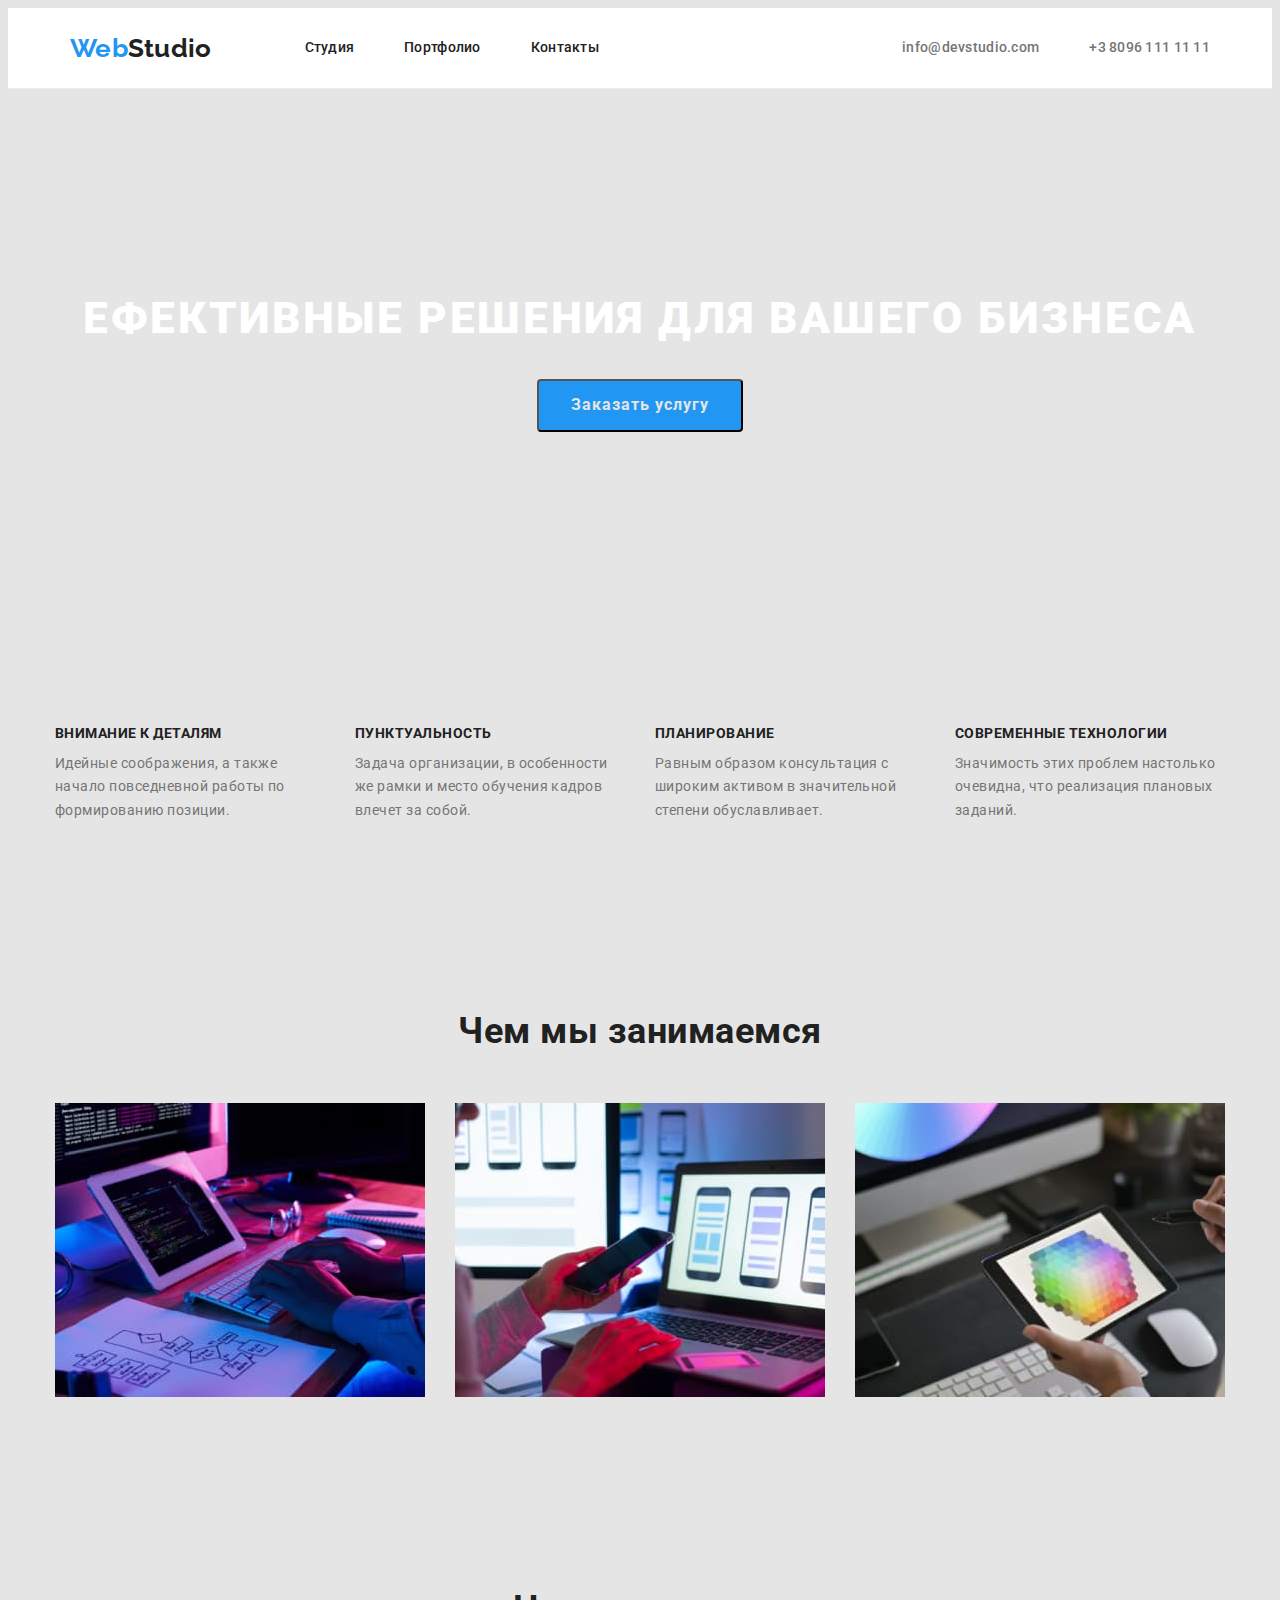
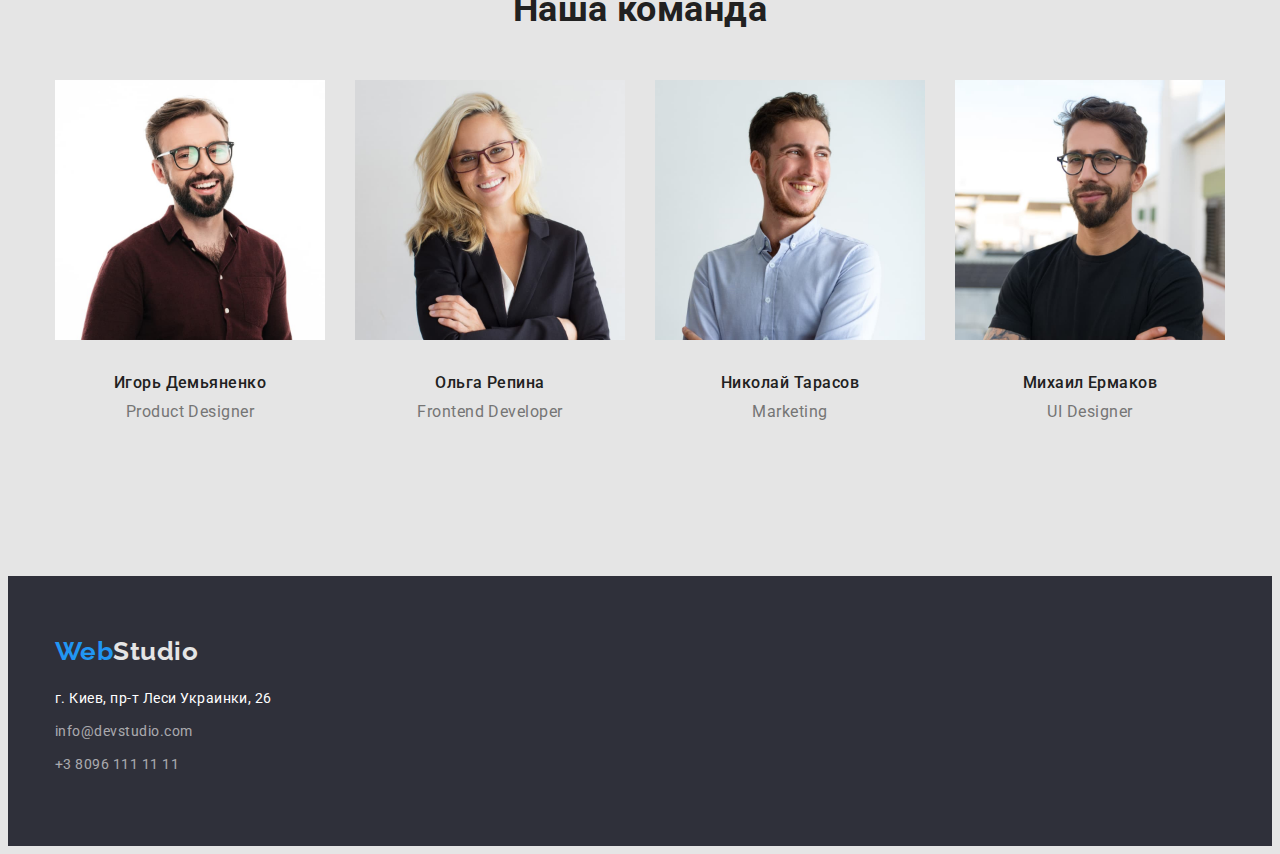
==== index.html @ 92d9376e "Init comit" ====
<!DOCTYPE html>
<html lang="ru">
<head>
    <meta charset="UTF-8">
    <meta http-equiv="X-UA-Compatible" content="IE=edge">
    <meta name="viewport" content="width=device-width, initial-scale=1.0">
    <link rel="stylesheet" href="node_modules/modern-normalize/modern-normalize.css">
    <link rel="preconnect" href="https://fonts.googleapis.com">
    <link rel="stylesheet" href="https://cdnjs.cloudflare.com/ajax/libs/modern-normalize/1.1.0/modern-normalize.min.css" 
    integrity="sha512-wpPYUAdjBVSE4KJnH1VR1HeZfpl1ub8YT/NKx4PuQ5NmX2tKuGu6U/JRp5y+Y8XG2tV+wKQpNHVUX03MfMFn9Q==" 
    crossorigin="anonymous" 
    referrerpolicy="no-referrer" />
    <link rel="preconnect" href="https://fonts.googleapis.com">
    <link rel="preconnect" href="https://fonts.gstatic.com" 
    crossorigin>
    <link href="https://fonts.googleapis.com/css2?family=Raleway:wght@700&family=Roboto:wght@400;500;700;900&display=swap" 
    rel="stylesheet">
    <link rel="stylesheet" href="./css/stylesheet.css">
    <title>WebStudio</title>
</head>
<body>
<!-- Хедер -->
<header> 
    <div class="container-of-header">
        <nav class="main-nav"> 
            <!-- Логотип сайта -->
            <a href="./index.html" class="logo-header">
            <span class="logo-header-style">Web</span>Studio
            </a>
            <!--Навигация сайта-->
            <ul class="list-of-nav">
                <li class="item"><a class="nav-links" href="./index.html">Студия</a></li>
                <li class="item"><a class="nav-links" href="./portfolio.html">Портфолио</a></li>
                <li class="item"><a class="nav-links" href="">Контакты</a></li>
            </ul>
        </nav>
        <ul class="list-of-contact">
            <li class="item"><a class="contacts-link" href="mailto:info@devstudio.com">info@devstudio.com</a></li>
            <li class="item"><a class="contacts-link" href="tel:+380961111111">+3 8096 111 11 11 </a></li>
        </ul>
    </div>
</header>
<!--Мэйн-->
    <main> 
    <section class="hero">
        <!-- hero -->
        <div class="container">

            <h1 class="hero-title">Ефективные решения для вашего бизнеса</h1>
            <button class="button-first-page" type="button">Заказать услугу</button>

        </div>
    </section>
<!--ПРЕИМУЩЕСТВА -->
<section class="advantages-style">
    <div class="container">
    <h2 class="visual-hidden">Преимущества нашей компании</h2>
    <ul  class="lists-of-page">
        <li class="advantages-item"> 
            <h3 class="advantages-article">Внимание к деталям</h3>
            <p class="advantages-text">Идейные соображения, а также начало повседневной работы по формированию позиции.</p>
        </li>
        <li class="advantages-item">
            <h3 class="advantages-article">Пунктуальность</h3>
            <p class="advantages-text">Задача организации, в особенности же рамки и место обучения кадров влечет за собой.</p>
        </li>
        <li class="advantages-item">
            <h3 class="advantages-article">Планирование</h3>
            <p class="advantages-text">Равным образом консультация с широким активом в значительной степени обуславливает.</p>
        </li>
        <li class="advantages-item">
            <h3 class="advantages-article">Современные технологии</h3>
            <p class="advantages-text">Значимость этих проблем настолько очевидна, что реализация плановых заданий.</p>
        </li>
    </ul>
</div>
</section>
<!-- Что мы делаем -->
<section class="our-projects-styling">
    <div class="container">
        <h2 class="our-projects">Чем мы занимаемся</h2>
        <ul class="lists-of-page">
            <li class="our-projects-item"><img src="./images/examples_of_work/example_of_computer.jpg" alt="computer" width="370"></li>
            <li class="our-projects-item"><img src="./images/examples_of_work/example_of_telephone.jpg" alt="telephone" width="370"></li>
            <li class="our-projects-item"><img src="./images/examples_of_work/example_of_tablet.jpg" alt="tablet" width="370"></li>
        </ul>
    </div>
</section>
<!-- Наша команда-->
<section class="our-team-section">
    <div class="container">
    <h2 class="our-team">Наша команда</h2>
    <ul class="our-team-list">
        <li class="our-team-item">
            <img src="./images/photos_of_team/igor_demyanenko.jpg" alt="Игорь Демьяненко" width="270">
            <div class="our-team-container">
                <h3 class="our-team-article">Игорь Демьяненко</h3>
                <p class="our-team-text">Product Designer</p>
            </div>
        </li>
        <li class="our-team-item">
            <img src="./images/photos_of_team/olga_repina.jpg" alt="Ольга Репина" width="270">
            <div class="our-team-container">
                <h3 class="our-team-article">Ольга Репина</h3>
                <p class="our-team-text">Frontend Developer</p>
            </div>
        </li>
        <li class="our-team-item">
            <img src="./images/photos_of_team/nikolay_tarasov.jpg" alt="Николай Тарасов" width="270">
            <div class="our-team-container">
                <h3 class="our-team-article">Николай Тарасов</h3>
                <p class="our-team-text">Marketing</p>
            </div>
        </li>
        <li class="our-team-item">
            <img src="./images/photos_of_team/mixail_ermakov.jpg" alt="Михаил Ермаков" width="270">
            <div class="our-team-container">
                <h3 class="our-team-article">Михаил Ермаков</h3>
                <p class="our-team-text">UI Designer</p>
            </div>
        </li>
    </ul>
</div>
</section>
</main>
<!-- Футер -->

<footer class="footer">
    <div class="container">
    <a href="./index.html" class="logo-footer">
       <span class="footer-logo-stile">Web</span>Studio
    </a>
<address>
    <ul class="lists-of-footer">
        <li class="footer-items"><a class="maps-link" href="https://goo.gl/maps/K5L1UCEUp2EXPLnL6" target="_blank" rel="noopener noreferrer">г. Киев, пр-т Леси Украинки, 26</a></li>
        <li class="footer-items"><a class="contacts-footer" href="mailto:info@devstudio.com">info@devstudio.com</a></li>
        <li class="footer-items"><a class="contacts-footer" href="tel:+380961111111">+3 8096 111 11 11 </a></li>
    </ul>
</address>
</div>
</footer>
</body>
</html>
---- css/stylesheet.css ----
/* Цвет текста background: #212121; */
/* Цвет текста под ссылками 
#757575 */
/* акцент #2196F3  */
/* футер белый #FFFFFF */
/* футер номер и ємейл rgba(255, 255, 255, 0.6); */
/* шапка ссылки #757575 */
/* футер бэкграунд #2F303A */
/* background color #E5E5E5; */
/* border-color #EEEEEE */
html{
    box-sizing: border-box;
}
*,
*::before,
*::after{
    box-sizing: inherit;
}
:root{
    --primary-text-color: #212121;
    --secondary-text-color: #757575;
    --acent-color: #2196F3;
    --background-color-body: #E5E5E5;
    --fotter-background-color: #2F303A;
    --footer-adress-color: rgba(255, 255, 255, 0.6);
    --footer-maps-link: #FFFFFF;
    --border-header-color: #ECECEC;
    --border-color: #EEEEEE;
}
/* body */
body{
    font-family: Roboto, sans-serif;
    letter-spacing: 0.03em;
    background: var(--background-color-body);
    color: var(--primary-text-color);
    /* margin: 0; */
}
/* utility */
.container{
    margin-left: auto;
    margin-right: auto;
    width: 100%;
    max-width: 1200px;
    padding-left: 15px;
    padding-right: 15px;
    /* outline: 2px solid red; */
}
.container-of-header{
    display: flex;
    margin-left: auto;
    margin-right: auto;
    width: 1170px;
    padding-left: 15px;
    padding-right: 15px;
    justify-content: space-between;
    align-items: center;
}
.main-nav{
    display: flex;
    align-items: center;
}

.lists-of-page{
    display: flex;
    align-items: center;
    list-style: none;
    padding: 0;
    margin: 0;
    justify-content: space-between;

}
/* header */
header{
    font-weight: 500;
    font-size: 14px;
    line-height: 1.14;
    letter-spacing: 0.02em;
    border-bottom: 1px solid var(--border-header-color);
    background-color: var(--footer-maps-link);
}

/* logo */
.logo-header{
    font-family: raleway;
    font-weight: 700;
    font-size: 26px;
    line-height: 1.19;
    text-decoration: none;
    /* padding-top: 24px;
    padding-bottom: 25px; */

    color: var(--primary-text-color)

}
/* logo stile */
.logo-header-style{
    color: var(--acent-color);
}
/* End logo section */

/* Visual-hidden */
.visual-hidden{
    position: absolute;
    width: 1px;
    height: 1px;
    margin: -1px;
    border: 0;
    padding: 0;
    white-space: nowrap;
    clip-path: inset(100%);
    clip: rect(0 0 0 0);
    overflow: hidden;
}
/* navigation */
.list-of-nav{
    display: flex;
    list-style: none;
    padding: 0;
    margin: 0;
    margin-left: 93px;
}
.nav-links{
    display: block;
    font-weight: 500;
    font-size: 14px;
    line-height: 1.14;
    letter-spacing: 0.02em;
    color: var(--primary-text-color);
    padding-top: 32px;
    padding-bottom: 32px;

    
    text-decoration: none;
}
.list-of-contact{
    display: flex;
    list-style: none;
    padding: 0;
    margin-left: auto;
    margin-top: 0;
    margin-bottom: 0;
}
/* header links contacts */
.contacts-link{
    display: block;
    font-weight: 500;
    font-size: 14px;
    line-height: 1.14;
    letter-spacing: 0.02em;
    color: var(--secondary-text-color);
    padding-top: 32px;
    padding-bottom: 32px;
    
    text-decoration: none;
}
.contacts-link:hover,
.contacts-link:focus{
    color: var(--acent-color);

}

.item:not(:first-child){
    margin-left: 50px;
}

.site-nav{
    background-color: var(--background-color-body);
}

.nav-links:hover,
.nav-links:focus{
    color: var(--acent-color);
}
/* End navigation section */

/* Hero */
.hero{
    text-align: center;
    padding-top: 200px;
    padding-bottom: 200px;
    /* background-image: url('/images/bg.png');
    background-repeat: no-repeat;
    background-size: cover; */
}
.hero-title{
    font-weight: 900;
    font-size: 44px;
    line-height: 1.36;
    letter-spacing: 0.06em;
    text-transform: uppercase;

    color: var(--footer-maps-link);

    margin-top: 0px;
    margin-left: auto;
    margin-right: auto;
    margin-bottom: 30px; 
}
/* End hero section */

/* buttons */

.button-first-page{
    cursor: pointer;
    font-family: inherit;
    font-weight: 700;
    font-size: 16px;
    line-height: 1.8;
    letter-spacing: 0.06em;

    padding-left: 32px;
    padding-right: 32px;
    padding-top: 10px;
    padding-bottom: 10px;
    border-radius: 4px;
    min-width: 200px;

    color: var(--background-color-body);
    background-color: var(--acent-color);
}

.button-first-page:hover,
.button-first-page:focus{
    color: var(--acent-color);
    background-color: var(--background-color-body);
}

.nav-buttons{
    /* font-family: roboto; */
    cursor: pointer;
    font-family: inherit;
    font-weight: 500;
    font-size: 16px;
    line-height: 1.6;
    
    padding-left: 22px;
    padding-right: 22px;
    padding-top: 6px;
    padding-bottom: 6px;
    border-radius: 4px;  

    color: var(--primary-text-color);

}

.nav-buttons:hover,
.nav-buttons:focus{
    color: var(--background-color-body);
    background-color: var(--acent-color);
}

.lists-of-buttons{
    display: flex;
    justify-content: center;
    list-style: none;
    margin-bottom: 50px;
    margin-top: 0;
    padding-left: 0;
}
.buttons-items:not(:first-child){
    margin-left: 8px;
}
/* End buttons section */

/* advantages styling */
.advantages-style{
    padding-top: 94px;
    padding-bottom: 94px;
}
.advantages-article{
    font-weight: 700;
    font-size: 14px;
    line-height: 1.14;
    text-transform: uppercase;

    margin-top: 0px;
    margin-bottom: 10px;

    color: var(--primary-text-color);
}
.advantages-text{
    font-size: 14px;
    line-height: 1.7;

    margin-top: 0px;
    margin-bottom: 0px;

    color: var(--secondary-text-color);
}
.advantages-item{
    max-width: 270px;
}
.advantages-item:not(:first-child){
    margin-left: 30px;
}
/* End advantages section */

/* projects */
.projects-container{
    padding: 20px 23px;
}
.lists-of-projects{
    display: flex;
    align-items: center;
    list-style: none;
    padding: 0;
    margin: 0;
    flex-wrap: wrap;
    justify-content: space-around;
}
.projects-item{
    width: 370px;
    margin-right: 30px;
    margin-bottom: 30px;
    border: 1px solid var(--border-color);
}
.projects-item:nth-child(3n){
    margin-right: 0;
}
.projects-item:nth-last-child(-n +3){
    margin-bottom: 0;
}
.projects-section{
    padding-top: 94px;
    padding-bottom: 94px;
}

.projects-img{
    margin-bottom: 20px;
}

.our-projects-styling{
    padding-top: 94px;
    padding-bottom: 94px;
}
.our-projects{
    font-weight: 700;
    font-size: 36px;
    line-height: 1.16;
    text-align: center;

    margin-top: 0px;
    margin-bottom: 50px;

}
.projects-text{
    color: var(--secondary-text-color);
    font-size: 16px;
    line-height: 1.8;
    margin-top: 0;
    margin-bottom: 20px;
}
.projects-title{
    letter-spacing: 0.06em;
    font-weight: 700;
    font-size: 18px;
    line-height: 2.0;
    margin-top: 0;
    margin-bottom: 4px;
}
/* End project section */

/* our team */
.our-team-container{
    text-align: center;
    padding-top: 30px;
    padding-bottom: 30px;
}
.our-team-section{
    padding-top: 94px;
    padding-bottom: 94px;
}
.our-team{
    font-weight: 700;
    font-size: 36px;
    line-height: 1.16;
    text-align: center;

    margin-top: 0px;
    margin-bottom: 50px;
}
.our-team-article{
    font-weight: 500;
    font-size: 16px;
    line-height: 1.18;

    margin-top: 0px;
    margin-bottom: 10px;
}
.our-team-text{
    font-size: 16px;
    line-height: 1.18;
    
    color: var(--secondary-text-color);

    margin-top: 0px;
    margin-bottom: 30px;
}

.our-team-item:not(:first-child){
    margin-left: 30px;
    border-radius: 0px 0px 4px 4px;
}
.our-team-list{
    display: flex;
    align-items: baseline;
    list-style: none;
    padding-left: 0;
    margin-top: 0;
    margin-bottom: 0;
}
/* End our-team section */

/* footer links */
.footer{
    background-color: var(--fotter-background-color);
    color: var(--footer-adress-color);
    padding-top: 60px;
    padding-bottom: 60px;
}
.footer-items{
    margin-bottom: 9px;
}
.logo-footer{
    display: inline-block;
    font-family: raleway;
    font-weight: 700;
    font-size: 26px;
    line-height: 1.19;
    text-decoration: none;
    
    color: var(--background-color-body);
    margin-bottom: 20px;
}
.lists-of-footer{
    list-style: none;
    padding: 0;
    margin: 0;
}
.footer-logo-stile{
    color: var(--acent-color);
}
.maps-link{
    font-size: 14px;
    line-height: 1.7;
    color: var(--footer-maps-link);
    
    font-style: normal;
    text-decoration: none;
}
.maps-link:hover,
.maps-link:focus{
    color: var(--acent-color);
}
.contacts-footer{
    color: var(--footer-adress-color);
    
    text-decoration: none;
    font-style: normal;
    font-size: 14px;
    line-height: 1.7;
}
.contacts-footer:hover,
.contacts-footer:focus{
    color: var(--acent-color);
}
/* End footer section */
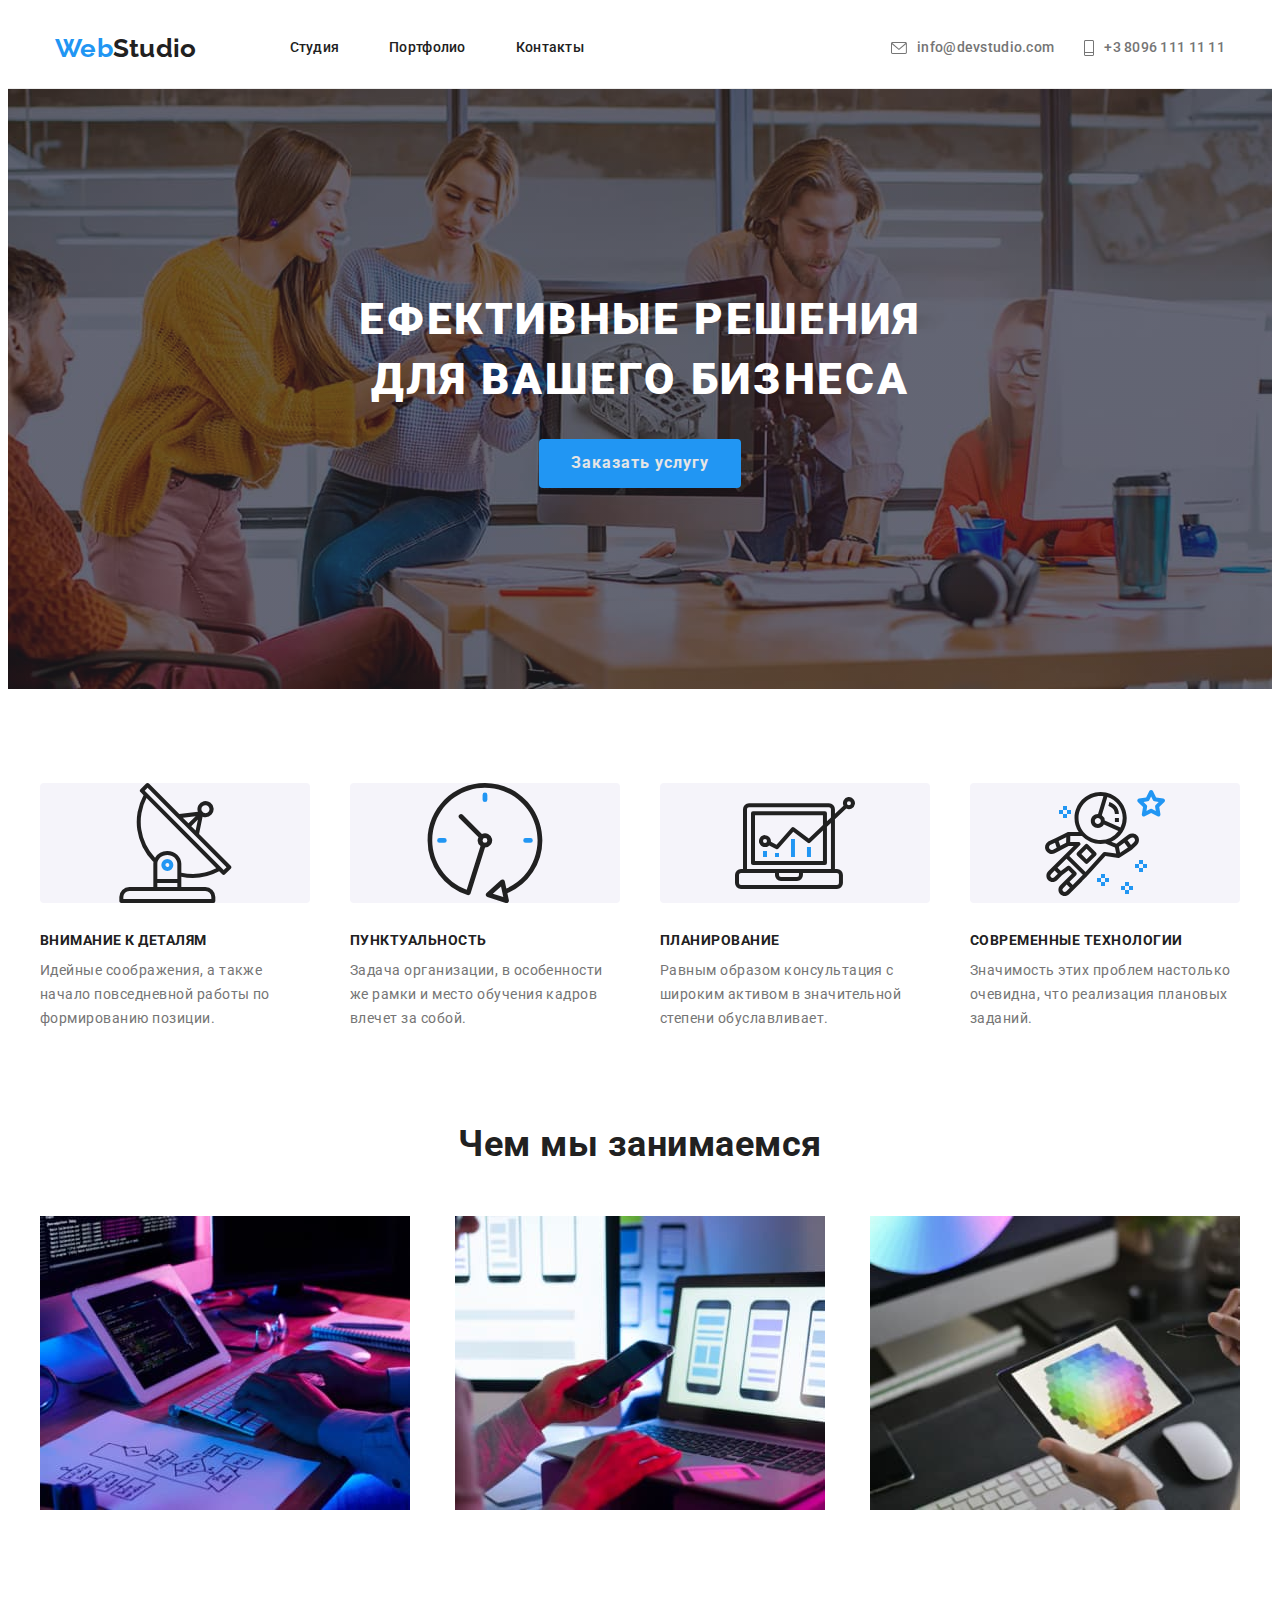
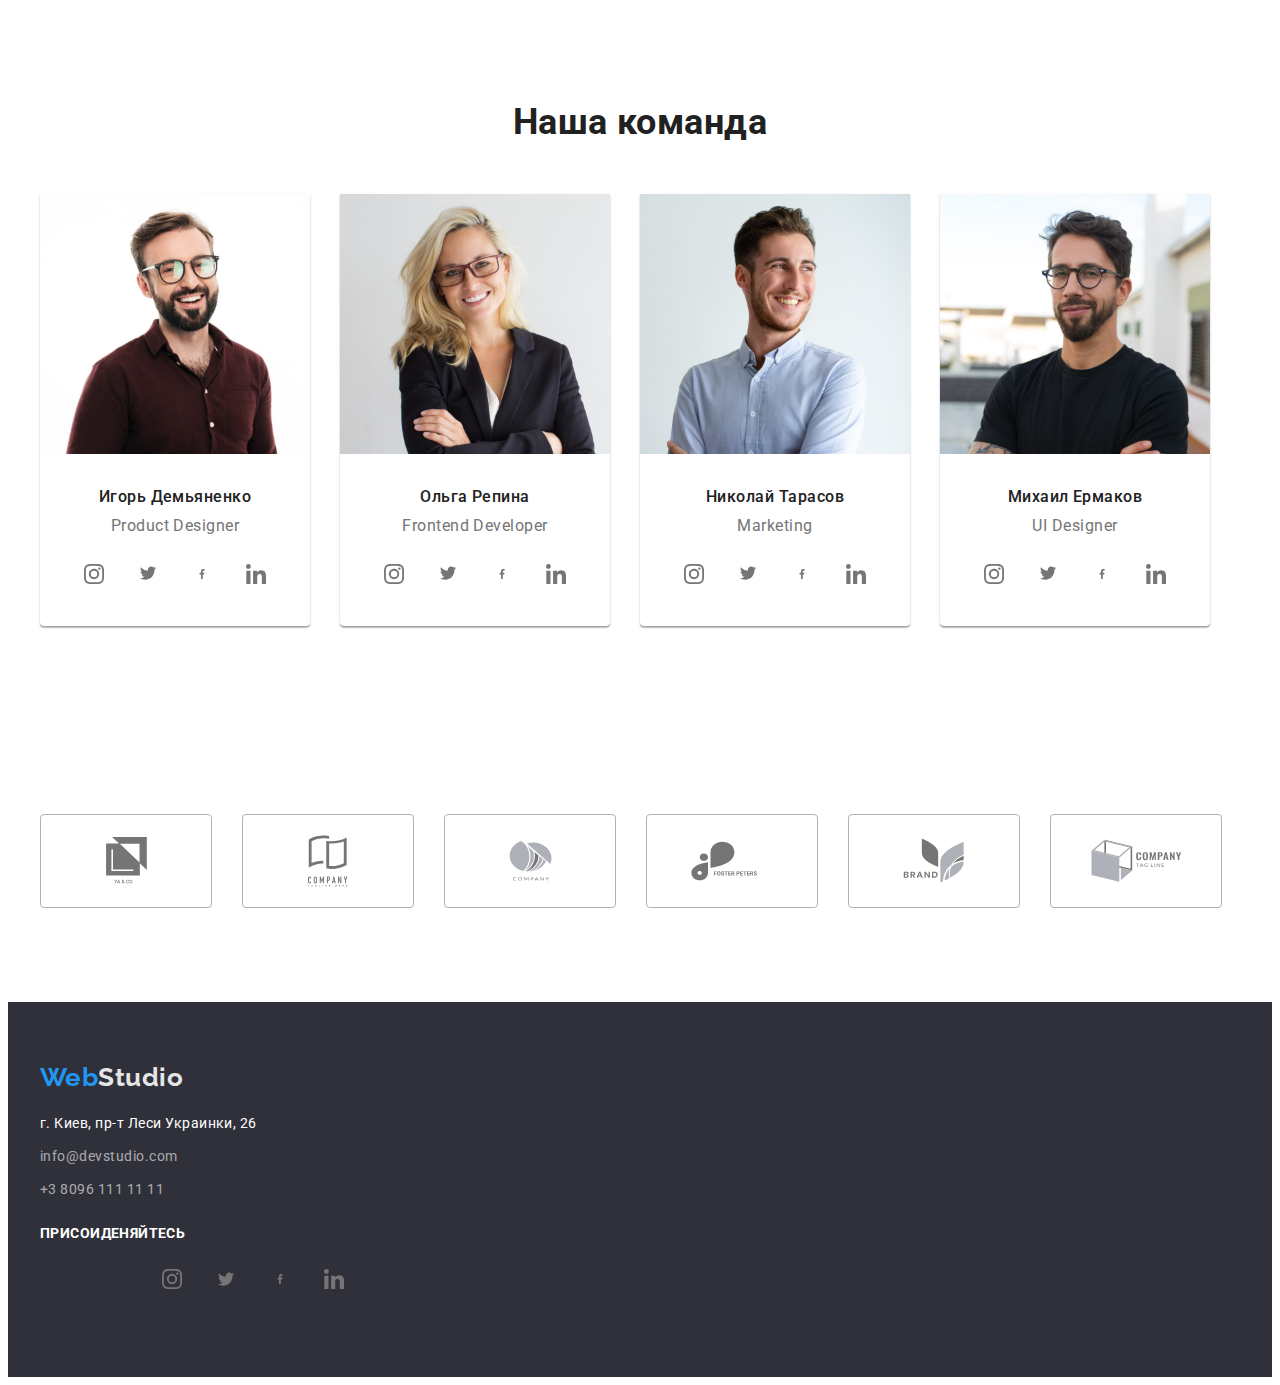
==== commit 45f7468c: "make a icons, and footer" ====
--- a/index.html
+++ b/index.html
@@ -19,15 +19,15 @@
     <title>WebStudio</title>
 </head>
 <body>
-<!-- Хедер -->
+<!-- header -->
 <header> 
     <div class="container-of-header">
         <nav class="main-nav"> 
-            <!-- Логотип сайта -->
+            <!-- logo -->
             <a href="./index.html" class="logo-header">
             <span class="logo-header-style">Web</span>Studio
             </a>
-            <!--Навигация сайта-->
+            <!--main-nav-->
             <ul class="list-of-nav">
                 <li class="item"><a class="nav-links" href="./index.html">Студия</a></li>
                 <li class="item"><a class="nav-links" href="./portfolio.html">Портфолио</a></li>
@@ -35,47 +35,69 @@
             </ul>
         </nav>
         <ul class="list-of-contact">
-            <li class="item"><a class="contacts-link" href="mailto:info@devstudio.com">info@devstudio.com</a></li>
-            <li class="item"><a class="contacts-link" href="tel:+380961111111">+3 8096 111 11 11 </a></li>
+            <li class="contacts-item"> 
+                <svg class="icon-mail">
+                    <use href="./images/icons/sprite.svg#icon-mail"></use>
+                </svg>
+                    <a class="contacts-link"  href="mailto:info@devstudio.com">info@devstudio.com</a>    
+            </li>
+            <li class="contacts-item">
+                <svg class="icon-phone">
+                    <use href="./images/icons/sprite.svg#icon-phone"></use>
+                </svg>             
+                <a class="contacts-link" href="tel:+380961111111">+3 8096 111 11 11 </a></li>
         </ul>
     </div>
 </header>
-<!--Мэйн-->
+<!--main-->
     <main> 
     <section class="hero">
         <!-- hero -->
-        <div class="container">
-
-            <h1 class="hero-title">Ефективные решения для вашего бизнеса</h1>
-            <button class="button-first-page" type="button">Заказать услугу</button>
-
+        <div class="overlay">
+            <div class="container">
+            
+                <h1 class="hero-title">Ефективные решения </br>для вашего бизнеса</h1>
+                <button class="button-first-page" type="button">Заказать услугу</button>
+            </div>
         </div>
     </section>
-<!--ПРЕИМУЩЕСТВА -->
+<!--advantages -->
 <section class="advantages-style">
     <div class="container">
     <h2 class="visual-hidden">Преимущества нашей компании</h2>
     <ul  class="lists-of-page">
         <li class="advantages-item"> 
+            <svg class="attention">
+                <use href="./images/icons/sprite.svg#icon-details"></use>
+            </svg>
             <h3 class="advantages-article">Внимание к деталям</h3>
             <p class="advantages-text">Идейные соображения, а также начало повседневной работы по формированию позиции.</p>
         </li>
         <li class="advantages-item">
+            <svg class="punctuality">
+                <use href="./images/icons/sprite.svg#icon-clock"></use>
+            </svg>
             <h3 class="advantages-article">Пунктуальность</h3>
             <p class="advantages-text">Задача организации, в особенности же рамки и место обучения кадров влечет за собой.</p>
         </li>
         <li class="advantages-item">
+            <svg class="planning">
+                <use href="./images/icons/sprite.svg#icon-diagram"></use>
+            </svg>
             <h3 class="advantages-article">Планирование</h3>
             <p class="advantages-text">Равным образом консультация с широким активом в значительной степени обуславливает.</p>
         </li>
         <li class="advantages-item">
+            <svg class="technology">
+                <use href="./images/icons/sprite.svg#icon-astronaut"></use>
+            </svg>
             <h3 class="advantages-article">Современные технологии</h3>
             <p class="advantages-text">Значимость этих проблем настолько очевидна, что реализация плановых заданий.</p>
         </li>
     </ul>
 </div>
 </section>
-<!-- Что мы делаем -->
+<!-- our-projects -->
 <section class="our-projects-styling">
     <div class="container">
         <h2 class="our-projects">Чем мы занимаемся</h2>
@@ -86,7 +108,7 @@
         </ul>
     </div>
 </section>
-<!-- Наша команда-->
+<!-- our-team-->
 <section class="our-team-section">
     <div class="container">
     <h2 class="our-team">Наша команда</h2>
@@ -96,6 +118,35 @@
             <div class="our-team-container">
                 <h3 class="our-team-article">Игорь Демьяненко</h3>
                 <p class="our-team-text">Product Designer</p>
+                <ul class="list-of-icons">
+                    <li class="icons">
+                        <a class="socialmedia"href="#" aria-label="instagram"></a>
+                            <svg class="icon-instagram-team">
+                                <use href="./images/icons/sprite.svg#icon-instagram"></use>
+                            </svg>
+                        
+                    <li class="icons">
+                        <a href="" class="socialmedia" aria-label="twitter"> </a>
+                            <svg class="icon-twitter-team">
+                                <use href="./images/icons/sprite.svg#icon-twitter"></use>
+                            </svg>
+                        
+                    </li>
+                    <li class="icons">
+                        <a href="" class="socialmedia" aria-label="facebook"> </a>
+                            <svg class="icon-facebook-team">
+                                <use href="./images/icons/sprite.svg#icon-facebook"></use>
+                            </svg>
+                        
+                    </li>
+                    <li class="icons">
+                        <a href="" class="socialmedia" aria-label="linkedin"> </a>
+                            <svg class="icon-linkedin-team">
+                                <use href="./images/icons/sprite.svg#icon-linkedin"></use>
+                            </svg>
+                        
+                    </li>
+                </ul>
             </div>
         </li>
         <li class="our-team-item">
@@ -103,6 +154,35 @@
             <div class="our-team-container">
                 <h3 class="our-team-article">Ольга Репина</h3>
                 <p class="our-team-text">Frontend Developer</p>
+                <ul class="list-of-icons">
+                    <li class="icons">
+                        <a class="socialmedia" href="#" alt="instagram"></a>
+                            <svg class="icon-instagram-team">
+                                <use href="./images/icons/sprite.svg#icon-instagram"></use>
+                            </svg>
+                        
+                    <li class="icons">
+                        <a href="" class="socialmedia"> </a>
+                            <svg class="icon-twitter-team">
+                                <use href="./images/icons/sprite.svg#icon-twitter"></use>
+                            </svg>
+                        
+                    </li>
+                    <li class="icons">
+                        <a href="" class="socialmedia"> </a>
+                            <svg class="icon-facebook-team">
+                                <use href="./images/icons/sprite.svg#icon-facebook"></use>
+                            </svg>
+                        
+                    </li>
+                    <li class="icons">
+                        <a href="" class="socialmedia"> </a>
+                            <svg class="icon-linkedin-team">
+                                <use href="./images/icons/sprite.svg#icon-linkedin"></use>
+                            </svg>
+                        
+                    </li>
+                </ul>
             </div>
         </li>
         <li class="our-team-item">
@@ -110,6 +190,35 @@
             <div class="our-team-container">
                 <h3 class="our-team-article">Николай Тарасов</h3>
                 <p class="our-team-text">Marketing</p>
+                <ul class="list-of-icons">
+                    <li class="icons">
+                        <a class="socialmedia" href="#" alt="instagram"></a>
+                            <svg class="icon-instagram-team">
+                                <use href="./images/icons/sprite.svg#icon-instagram"></use>
+                            </svg>
+                        
+                    <li class="icons">
+                        <a href="" class="socialmedia"> </a>
+                            <svg class="icon-twitter-team">
+                                <use href="./images/icons/sprite.svg#icon-twitter"></use>
+                            </svg>
+                        
+                    </li>
+                    <li class="icons">
+                        <a href="" class="socialmedia"> </a>
+                            <svg class="icon-facebook-team">
+                                <use href="./images/icons/sprite.svg#icon-facebook"></use>
+                            </svg>
+                        
+                    </li>
+                    <li class="icons">
+                        <a href="" class="socialmedia"> </a>
+                            <svg class="icon-linkedin-team">
+                                <use href="./images/icons/sprite.svg#icon-linkedin"></use>
+                            </svg>
+                        
+                    </li>
+                </ul>
             </div>
         </li>
         <li class="our-team-item">
@@ -117,16 +226,95 @@
             <div class="our-team-container">
                 <h3 class="our-team-article">Михаил Ермаков</h3>
                 <p class="our-team-text">UI Designer</p>
+                <ul class="list-of-icons">
+                    <li class="icons">
+                        <a class="socialmedia" href="#" alt="instagram"></a>
+                            <svg class="icon-instagram-team">
+                                <use href="./images/icons/sprite.svg#icon-instagram"></use>
+                            </svg>
+                        
+                    <li class="icons">
+                        <a href="" class="socialmedia"> </a>
+                            <svg class="icon-twitter-team">
+                                <use href="./images/icons/sprite.svg#icon-twitter"></use>
+                            </svg>
+                        
+                    </li>
+                    <li class="icons">
+                        <a href="" class="socialmedia"> </a>
+                            <svg class="icon-facebook-team">
+                                <use href="./images/icons/sprite.svg#icon-facebook"></use>
+                            </svg>
+                        
+                    </li>
+                    <li class="icons">
+                        <a href="" class="socialmedia"> </a>
+                            <svg class="icon-linkedin-team">
+                                <use href="./images/icons/sprite.svg#icon-linkedin"></use>
+                            </svg>
+                        
+                    </li>
+                </ul>
             </div>
         </li>
     </ul>
 </div>
 </section>
+<!-- our-clients -->
+<section>
+    <div class="container">
+<ul class="our-clients-list">
+    <li class="clients-item">
+        <a class="client" href="">
+            <svg class="icon-client-one">
+                <use href="./images/icons/sprite.svg#icon-client-one"></use>
+            </svg>
+        </a>
+    </li>
+    <li class="clients-item">
+        <a class="client" href="">
+            <svg class="icon-client-two">
+                <use href="./images/icons/sprite.svg#icon-client-two"></use>
+            </svg>
+        </a>
+    </li>
+    <li class="clients-item">
+        <a class="client" href="">
+            <svg class="icon-client-three">
+                <use href="./images/icons/sprite.svg#icon-client-three"></use>
+            </svg>
+        </a>
+    </li>
+    <li class="clients-item">
+        <a class="client" href="">
+            <svg class="icon-client-four">
+                <use href="./images/icons/sprite.svg#icon-client-four"></use>
+            </svg>
+        </a>
+    </li>
+    <li class="clients-item">
+        <a class="client" href="">
+            <svg class="icon-client-five">
+                <use href="./images/icons/sprite.svg#icon-client-five"></use>
+            </svg>
+        </a>
+    </li>
+    <li class="clients-item">
+        <a class="client" href="">
+            <svg class="icon-client-six">
+                <use href="./images/icons/sprite.svg#icon-client-six"></use>
+            </svg>
+        </a>
+    </li>
+</ul>
+</div>
+</section>
 </main>
-<!-- Футер -->
+<!-- footer -->
 
 <footer class="footer">
     <div class="container">
+        <!-- <div class="footer-nav"> -->
     <a href="./index.html" class="logo-footer">
        <span class="footer-logo-stile">Web</span>Studio
     </a>
@@ -137,6 +325,39 @@
         <li class="footer-items"><a class="contacts-footer" href="tel:+380961111111">+3 8096 111 11 11 </a></li>
     </ul>
 </address>
+<!-- </div> -->
+<!-- <div class="footer-container"> -->
+    <p class="title-footer">Присоиденяйтесь</p>
+<ul class="footer-social-media">
+    <li class="icons">
+        <a class="socialmedia" href="#" alt="instagram"></a>
+            <svg class="icon-instagram-team">
+                <use href="./images/icons/sprite.svg#icon-instagram"></use>
+            </svg>
+        
+    <li class="icons">
+        <a href="" class="socialmedia"> </a>
+            <svg class="icon-twitter-team">
+                <use href="./images/icons/sprite.svg#icon-twitter"></use>
+            </svg>
+        
+    </li>
+    <li class="icons">
+        <a href="" class="socialmedia"> </a>
+            <svg class="icon-facebook-team">
+                <use href="./images/icons/sprite.svg#icon-facebook"></use>
+            </svg>
+        
+    </li>
+    <li class="icons">
+        <a href="" class="socialmedia"> </a>
+            <svg class="icon-linkedin-team">
+                <use href="./images/icons/sprite.svg#icon-linkedin"></use>
+            </svg>
+        
+    </li>
+</ul>
+<!-- </div> -->
 </div>
 </footer>
 </body>
--- a/css/stylesheet.css
+++ b/css/stylesheet.css
@@ -8,14 +8,14 @@
 /* футер бэкграунд #2F303A */
 /* background color #E5E5E5; */
 /* border-color #EEEEEE */
-html{
-    box-sizing: border-box;
+/* html{
+    /* box-sizing: border-box;
 }
 *,
 *::before,
 *::after{
     box-sizing: inherit;
-}
+} */ 
 :root{
     --primary-text-color: #212121;
     --secondary-text-color: #757575;
@@ -23,19 +23,22 @@
     --background-color-body: #E5E5E5;
     --fotter-background-color: #2F303A;
     --footer-adress-color: rgba(255, 255, 255, 0.6);
-    --footer-maps-link: #FFFFFF;
+    --primary-white-color: #FFFFFF;
     --border-header-color: #ECECEC;
     --border-color: #EEEEEE;
+    --card-background-color: #F5F4FA;
+    --clients-border-color: #AFB1B8;
 }
 /* body */
 body{
     font-family: Roboto, sans-serif;
     letter-spacing: 0.03em;
-    background: var(--background-color-body);
     color: var(--primary-text-color);
-    /* margin: 0; */
-}
+
+}
+
 /* utility */
+
 .container{
     margin-left: auto;
     margin-right: auto;
@@ -76,7 +79,7 @@
     line-height: 1.14;
     letter-spacing: 0.02em;
     border-bottom: 1px solid var(--border-header-color);
-    background-color: var(--footer-maps-link);
+    background-color: var(--primary-white-color);
 }
 
 /* logo */
@@ -86,8 +89,6 @@
     font-size: 26px;
     line-height: 1.19;
     text-decoration: none;
-    /* padding-top: 24px;
-    padding-bottom: 25px; */
 
     color: var(--primary-text-color)
 
@@ -142,7 +143,8 @@
 }
 /* header links contacts */
 .contacts-link{
-    display: block;
+    display: inline-flex;
+    align-self: center;
     font-weight: 500;
     font-size: 14px;
     line-height: 1.14;
@@ -150,8 +152,28 @@
     color: var(--secondary-text-color);
     padding-top: 32px;
     padding-bottom: 32px;
-    
+
     text-decoration: none;
+}
+.icon-mail{
+    width: 16px;
+    height: 12px;
+    margin-right: 10px;
+    fill: var(--secondary-text-color);
+}
+.icon-phone{
+    width: 10px;
+    height: 16px;
+    margin-right: 10px;
+    fill: var(--secondary-text-color);
+}
+.icon-mail:hover,
+.icon-mail:focus{
+    fill: var(--acent-color);
+}
+.icon-phone:hover,
+.icon-phone:focus{
+    fill: var(--acent-color);
 }
 .contacts-link:hover,
 .contacts-link:focus{
@@ -159,6 +181,15 @@
 
 }
 
+.contacts-item{
+    display: flex;
+    align-items:center;
+
+}
+.contacts-item:not(:first-child){
+    margin-left: 30px;
+}
+
 .item:not(:first-child){
     margin-left: 50px;
 }
@@ -176,11 +207,26 @@
 /* Hero */
 .hero{
     text-align: center;
-    padding-top: 200px;
-    padding-bottom: 200px;
-    /* background-image: url('/images/bg.png');
+    /* padding-top: 200px;
+    padding-bottom: 200px; */
+    /* background-image: linear-gradient(to right, (rgba(47, 48, 58, 0.4)), url('../images/hero-background.jpg')); */
     background-repeat: no-repeat;
-    background-size: cover; */
+    background-size: cover;
+}
+.overlay{
+    display: flex;
+    align-items: center;
+    margin-left: auto;
+    margin-right: auto;
+    max-width: 1600px;
+    height: 600px;
+    /* border: 1px solid black; */
+    /* linear-gradient(to right, rgba(47, 48, 58, 0.4)),  */
+    background-image: linear-gradient(to right, rgba(47, 48, 58, 0.4), rgba(47, 48, 58, 0.4)), url(../images/hero-background.jpg);
+    background-repeat: no-repeat;
+    background-size: cover;
+    background-position: center;
+    
 }
 .hero-title{
     font-weight: 900;
@@ -189,7 +235,7 @@
     letter-spacing: 0.06em;
     text-transform: uppercase;
 
-    color: var(--footer-maps-link);
+    color: var(--primary-white-color);
 
     margin-top: 0px;
     margin-left: auto;
@@ -207,6 +253,7 @@
     font-size: 16px;
     line-height: 1.8;
     letter-spacing: 0.06em;
+    border: none;
 
     padding-left: 32px;
     padding-right: 32px;
@@ -293,6 +340,46 @@
 .advantages-item:not(:first-child){
     margin-left: 30px;
 }
+.attention{
+    display: block;
+    margin-right: auto;
+    margin-left: auto;
+    margin-bottom: 30px;
+    width: 270px;
+    height: 120px;
+    background: var(--card-background-color);
+    border-radius: 4px;
+}
+.punctuality{
+    display: block;
+    margin-right: auto;
+    margin-left: auto;
+    margin-bottom: 30px;
+    width: 270px;
+    height: 120px;
+    background: var(--card-background-color);
+    border-radius: 4px;
+}
+.planning{
+    display: block;
+    margin-right: auto;
+    margin-left: auto;
+    margin-bottom: 30px;
+    width: 270px;
+    height: 120px;
+    background: var(--card-background-color);
+    border-radius: 4px;
+}
+.technology{
+    display: block;
+    margin-right: auto;
+    margin-left: auto;
+    margin-bottom: 30px;
+    width: 270px;
+    height: 120px;
+    background: var(--card-background-color);
+    border-radius: 4px;
+}
 /* End advantages section */
 
 /* projects */
@@ -325,12 +412,8 @@
     padding-bottom: 94px;
 }
 
-.projects-img{
-    margin-bottom: 20px;
-}
-
 .our-projects-styling{
-    padding-top: 94px;
+    /* padding-top: 94px; */
     padding-bottom: 94px;
 }
 .our-projects{
@@ -348,7 +431,7 @@
     font-size: 16px;
     line-height: 1.8;
     margin-top: 0;
-    margin-bottom: 20px;
+    white-space: nowrap;
 }
 .projects-title{
     letter-spacing: 0.06em;
@@ -361,6 +444,15 @@
 /* End project section */
 
 /* our team */
+.socialmedia{
+    /* display: inline;
+    justify-content: center;
+    align-items: center; */
+}
+.socialmedia:hover,
+.socialmedia:focus{
+    background-color: var(--acent-color);
+}
 .our-team-container{
     text-align: center;
     padding-top: 30px;
@@ -394,12 +486,77 @@
     color: var(--secondary-text-color);
 
     margin-top: 0px;
-    margin-bottom: 30px;
-}
-
+}
+
+.our-team-item{
+    box-shadow: 0px 1px 3px rgba(0, 0, 0, 0.12),
+     0px 1px 1px rgba(0, 0, 0, 0.14), 
+     0px 2px 1px rgba(0, 0, 0, 0.2);
+    border-radius: 0px 0px 4px 4px;
+}
 .our-team-item:not(:first-child){
     margin-left: 30px;
-    border-radius: 0px 0px 4px 4px;
+}
+/* our-team-icons */
+.icon-instagram-team{
+    width: 20px;
+    height: 20px;
+    fill: var(--secondary-text-color);
+
+}
+.icon-instagram-team:hover,
+.icon-instagram-team:focus{
+    fill: var(--primary-white-color);
+}
+.icon-twitter-team{
+    width: 20px;
+    height: 16.25px;
+    fill: var(--secondary-text-color);
+}
+.icon-twitter-team:hover,
+.icon-twitter-team:focus{
+    fill: var(--primary-white-color);
+}
+.icon-facebook-team{
+    width: 10px;
+    height: 20px;
+    fill: var(--secondary-text-color);
+}
+.icon-facebook-team:hover,
+.icon-facebook-team:focus{
+    fill: var(--primary-white-color);
+}
+.icon-linkedin-team{
+    width: 20px;
+    height: 20px;
+    fill: var(--secondary-text-color);
+}
+.icon-linkedin-team:hover,
+.icon-linkedin-team:focus{
+    fill: var(--primary-white-color);
+}
+.icons{
+    display: inline-flex;
+    justify-content: center;
+    align-items: center;
+    list-style: none;
+    width: 44px;
+    height: 44px;
+    border-radius: 50%;
+    /* border: 1px solid black; */
+
+}
+.icons:hover,
+.icons:focus{
+    background-color: var(--acent-color);
+}
+.icons:not(:last-child){
+    margin-right: 10px;
+}
+.list-of-icons{
+    display: flex;
+    justify-content: center;
+    padding-left: 0;
 }
 .our-team-list{
     display: flex;
@@ -409,14 +566,107 @@
     margin-top: 0;
     margin-bottom: 0;
 }
+/* END our-team-icons */
 /* End our-team section */
+/* our-clients */
+.our-clients-list{
+    display: flex;
+    list-style: none;
+    padding-top: 94px;
+    padding-bottom: 94px;
+    padding-left: 0;
+    margin: 0;
+}
+/* .clients-item{
+    display: flex;
+    justify-content: center;
+    align-items: center;
+    border: 1px solid black; 
+}*/
+.clients-item:not(:last-child){
+    margin-right: 30px;
+}
+.client{
+    display: flex;
+    align-items: center;
+    justify-content: center;
+    width: 170px;
+    height: 92px; 
+    border: 1px solid var(--clients-border-color);
+    border-radius: 4px;
+}
+.client:hover,
+.client:focus{
+    background-color: var(--acent-color);
+}
+.icon-client-one{
+    fill: var(--secondary-text-color);
+    width: 41px;
+    height: 46.7px;
+}
+.icon-client-one:hover,
+.icon-client-one:focus{
+    fill: var(--primary-white-color);
+}
+
+.icon-client-two{
+    width: 40px;
+    height: 52px;
+    fill: var(--secondary-text-color);
+}
+.icon-client-two:hover,
+.icon-client-two:focus{
+    fill: var(--primary-white-color);
+}
+.icon-client-three{
+    width: 43px;
+    height: 41px;
+    fill: var(--secondary-text-color);
+}
+.icon-client-three:hover,
+.icon-client-three:focus{
+    fill: var(--primary-white-color);
+}
+.icon-client-four{
+    width: 84px;
+    height: 40px;
+    fill: var(--secondary-text-color);
+}
+.icon-client-four:hover,
+.icon-client-four:focus{
+    fill: var(--primary-white-color);
+}
+.icon-client-five{
+    width: 62px;
+    height: 45px;
+    fill: var(--secondary-text-color);
+}
+.icon-client-five:hover,
+.icon-client-five:focus{
+    fill: var(--primary-white-color);
+}
+.icon-client-six{
+    width: 93px;
+    height: 43px;
+    fill: var(--secondary-text-color);
+}
+.icon-client-six:hover,
+.icon-client-six:focus{
+    fill: var(--primary-white-color);
+}
+/* END our-clients */
 
 /* footer links */
 .footer{
+    display: flex;
     background-color: var(--fotter-background-color);
     color: var(--footer-adress-color);
     padding-top: 60px;
     padding-bottom: 60px;
+}
+.footer-nav{
+    display: flex;
+    flex-direction: column;
 }
 .footer-items{
     margin-bottom: 9px;
@@ -433,6 +683,7 @@
     margin-bottom: 20px;
 }
 .lists-of-footer{
+    display: inline-block;
     list-style: none;
     padding: 0;
     margin: 0;
@@ -443,7 +694,7 @@
 .maps-link{
     font-size: 14px;
     line-height: 1.7;
-    color: var(--footer-maps-link);
+    color: var(--primary-white-color);
     
     font-style: normal;
     text-decoration: none;
@@ -464,4 +715,28 @@
 .contacts-footer:focus{
     color: var(--acent-color);
 }
+/* .footer-container{
+    display: flex;
+    align-items:center;
+    width: 206px;
+    height: 80px;
+    margin-right: auto;
+    margin-left: auto;
+
+} */
+.title-footer{
+    display: flex;
+    font-weight: 700;
+    font-size: 14px;
+    line-height: 16px;
+    letter-spacing: 0.03em;
+    text-transform: uppercase;
+    color: var(--primary-white-color);
+}
+.footer-social-media{
+    display: flex;
+    list-style: none;
+    align-items: center;
+    margin-left: 70px;
+}
 /* End footer section */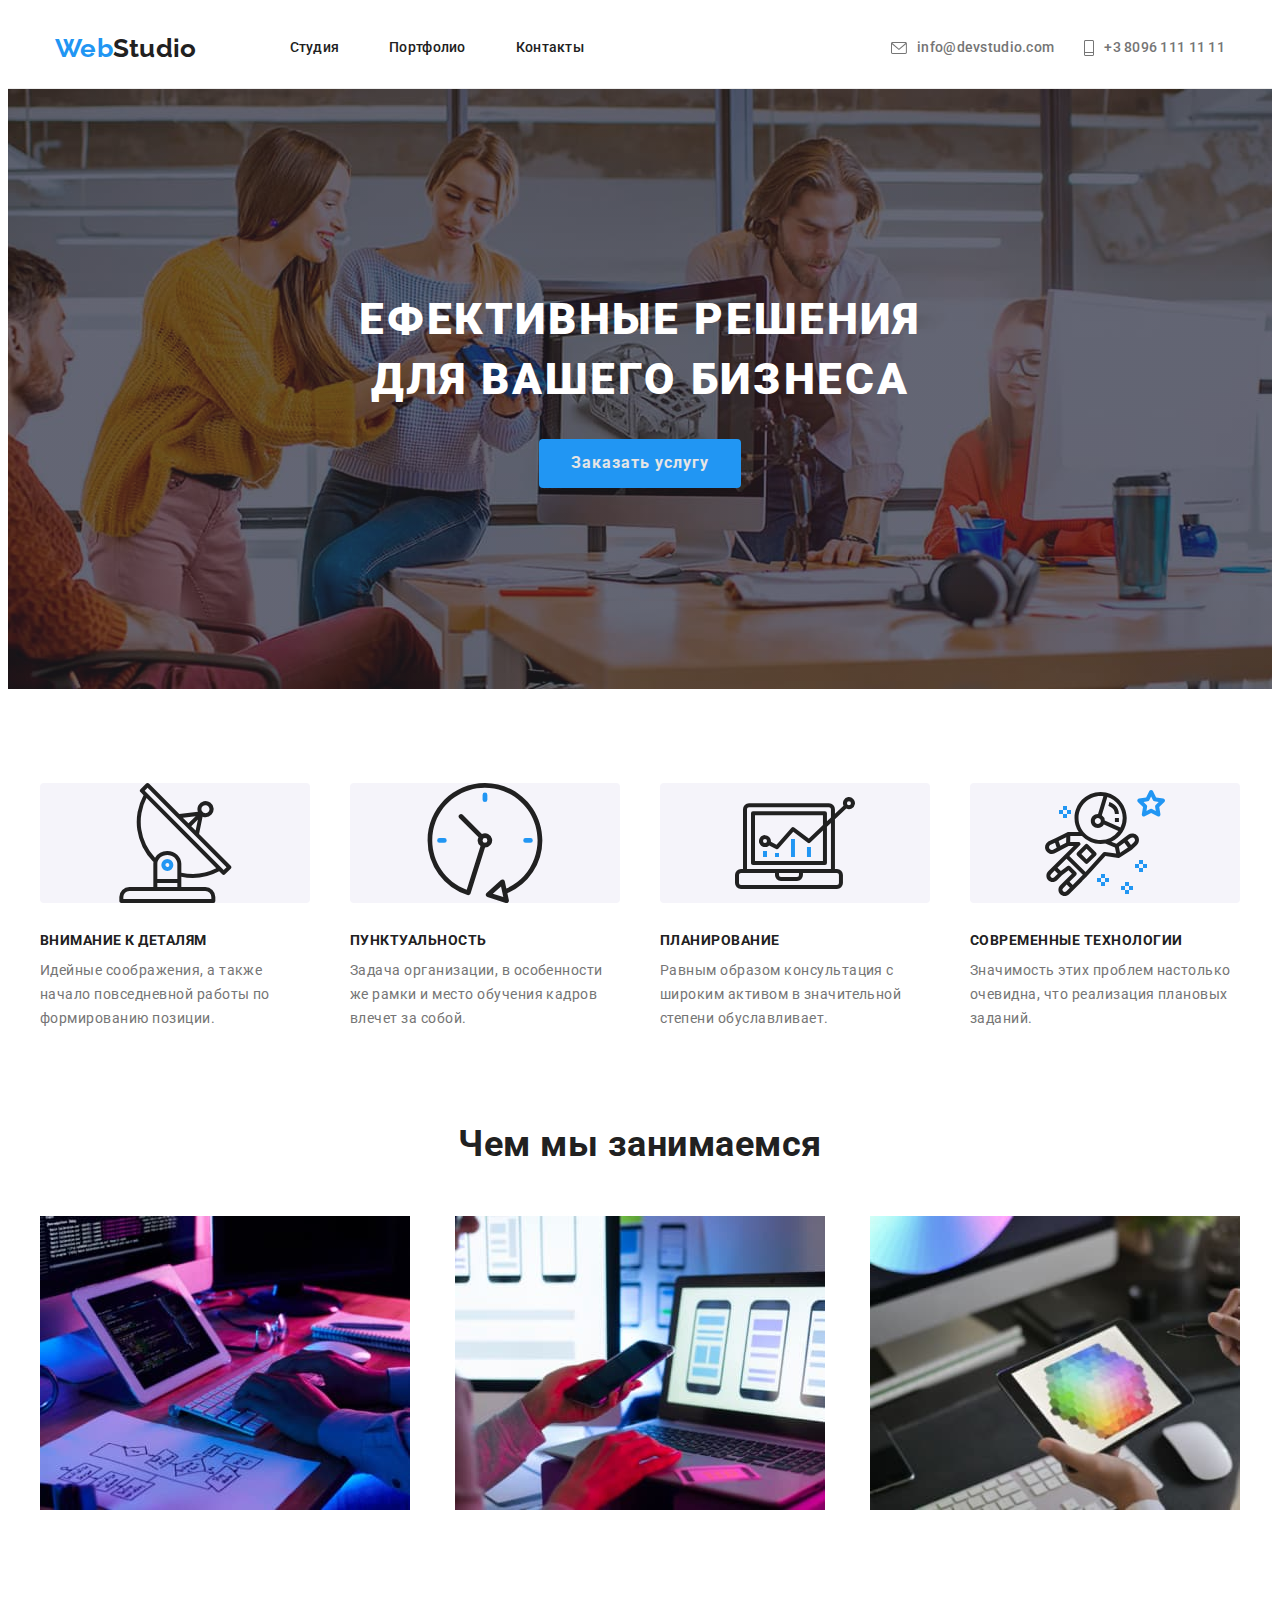
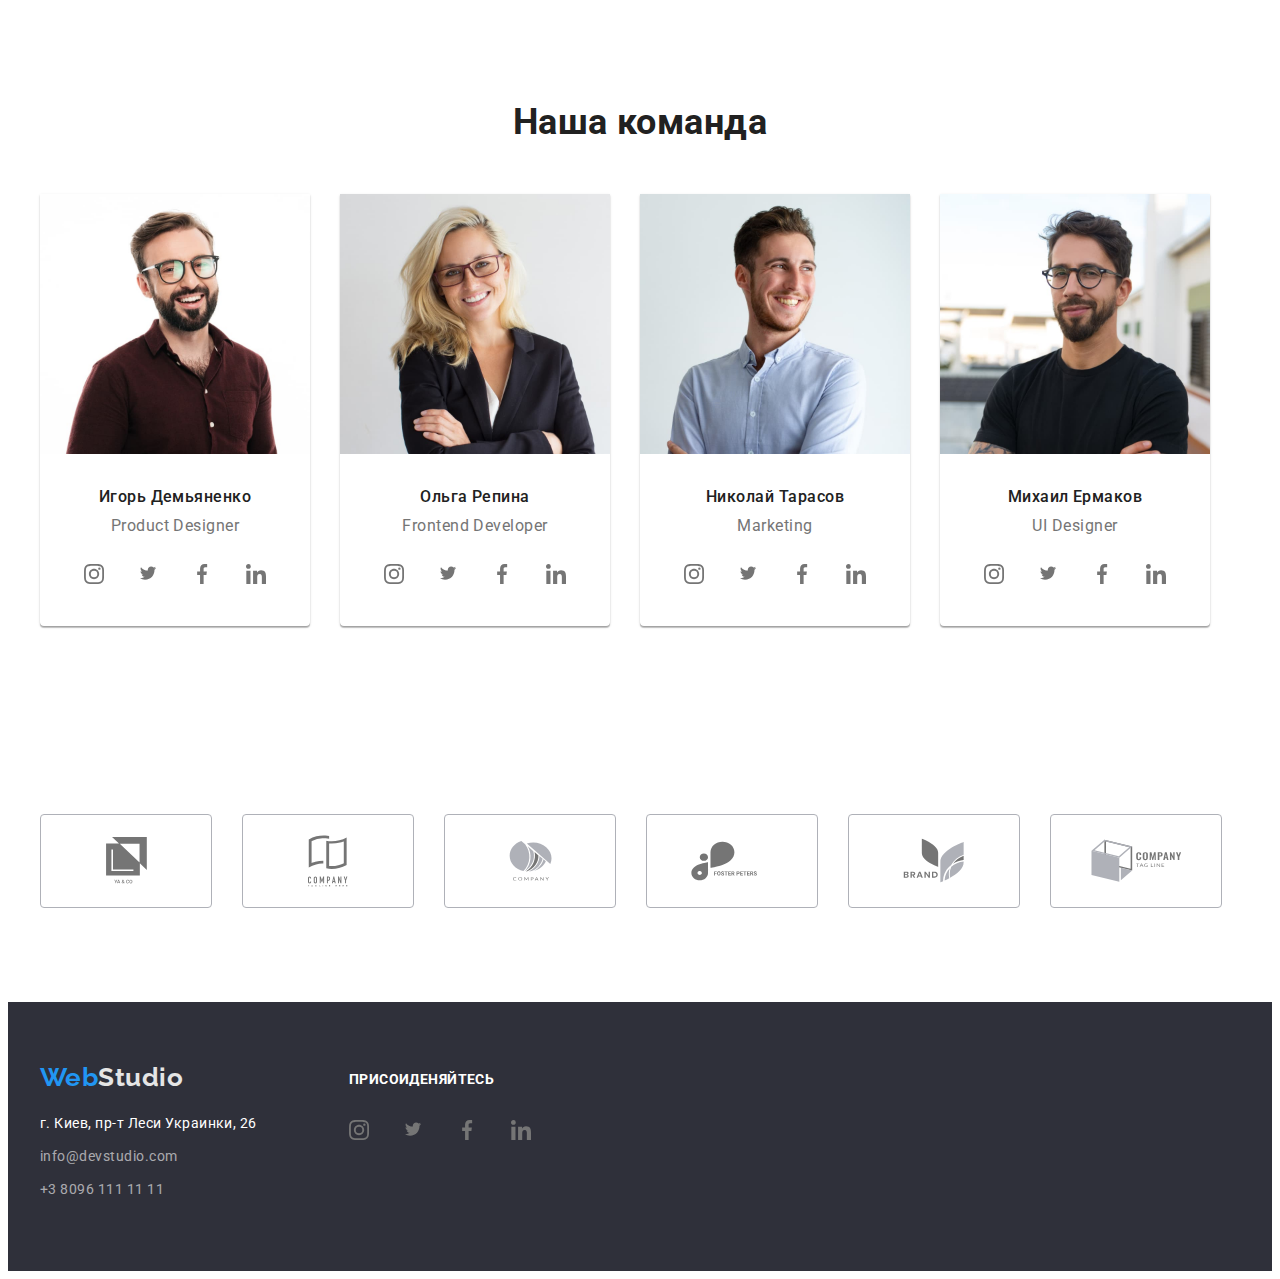
==== commit abb53160: "did a footer, portfolio, shadows at cards, social-media icons" ====
--- a/index.html
+++ b/index.html
@@ -121,27 +121,27 @@
                 <ul class="list-of-icons">
                     <li class="icons">
                         <a class="socialmedia"href="#" aria-label="instagram"></a>
-                            <svg class="icon-instagram-team">
+                            <svg class="icon-instagram">
                                 <use href="./images/icons/sprite.svg#icon-instagram"></use>
                             </svg>
                         
                     <li class="icons">
                         <a href="" class="socialmedia" aria-label="twitter"> </a>
-                            <svg class="icon-twitter-team">
+                            <svg class="icon-twitter">
                                 <use href="./images/icons/sprite.svg#icon-twitter"></use>
                             </svg>
                         
                     </li>
                     <li class="icons">
                         <a href="" class="socialmedia" aria-label="facebook"> </a>
-                            <svg class="icon-facebook-team">
+                            <svg class="icon-facebook">
                                 <use href="./images/icons/sprite.svg#icon-facebook"></use>
                             </svg>
                         
                     </li>
                     <li class="icons">
                         <a href="" class="socialmedia" aria-label="linkedin"> </a>
-                            <svg class="icon-linkedin-team">
+                            <svg class="icon-linkedin">
                                 <use href="./images/icons/sprite.svg#icon-linkedin"></use>
                             </svg>
                         
@@ -157,27 +157,27 @@
                 <ul class="list-of-icons">
                     <li class="icons">
                         <a class="socialmedia" href="#" alt="instagram"></a>
-                            <svg class="icon-instagram-team">
+                            <svg class="icon-instagram">
                                 <use href="./images/icons/sprite.svg#icon-instagram"></use>
                             </svg>
                         
                     <li class="icons">
                         <a href="" class="socialmedia"> </a>
-                            <svg class="icon-twitter-team">
+                            <svg class="icon-twitter">
                                 <use href="./images/icons/sprite.svg#icon-twitter"></use>
                             </svg>
                         
                     </li>
                     <li class="icons">
                         <a href="" class="socialmedia"> </a>
-                            <svg class="icon-facebook-team">
+                            <svg class="icon-facebook">
                                 <use href="./images/icons/sprite.svg#icon-facebook"></use>
                             </svg>
                         
                     </li>
                     <li class="icons">
                         <a href="" class="socialmedia"> </a>
-                            <svg class="icon-linkedin-team">
+                            <svg class="icon-linkedin">
                                 <use href="./images/icons/sprite.svg#icon-linkedin"></use>
                             </svg>
                         
@@ -193,27 +193,27 @@
                 <ul class="list-of-icons">
                     <li class="icons">
                         <a class="socialmedia" href="#" alt="instagram"></a>
-                            <svg class="icon-instagram-team">
+                            <svg class="icon-instagram">
                                 <use href="./images/icons/sprite.svg#icon-instagram"></use>
                             </svg>
                         
                     <li class="icons">
                         <a href="" class="socialmedia"> </a>
-                            <svg class="icon-twitter-team">
+                            <svg class="icon-twitter">
                                 <use href="./images/icons/sprite.svg#icon-twitter"></use>
                             </svg>
                         
                     </li>
                     <li class="icons">
                         <a href="" class="socialmedia"> </a>
-                            <svg class="icon-facebook-team">
+                            <svg class="icon-facebook">
                                 <use href="./images/icons/sprite.svg#icon-facebook"></use>
                             </svg>
                         
                     </li>
                     <li class="icons">
                         <a href="" class="socialmedia"> </a>
-                            <svg class="icon-linkedin-team">
+                            <svg class="icon-linkedin">
                                 <use href="./images/icons/sprite.svg#icon-linkedin"></use>
                             </svg>
                         
@@ -229,27 +229,27 @@
                 <ul class="list-of-icons">
                     <li class="icons">
                         <a class="socialmedia" href="#" alt="instagram"></a>
-                            <svg class="icon-instagram-team">
+                            <svg class="icon-instagram">
                                 <use href="./images/icons/sprite.svg#icon-instagram"></use>
                             </svg>
                         
                     <li class="icons">
                         <a href="" class="socialmedia"> </a>
-                            <svg class="icon-twitter-team">
+                            <svg class="icon-twitter">
                                 <use href="./images/icons/sprite.svg#icon-twitter"></use>
                             </svg>
                         
                     </li>
                     <li class="icons">
                         <a href="" class="socialmedia"> </a>
-                            <svg class="icon-facebook-team">
+                            <svg class="icon-facebook">
                                 <use href="./images/icons/sprite.svg#icon-facebook"></use>
                             </svg>
                         
                     </li>
                     <li class="icons">
                         <a href="" class="socialmedia"> </a>
-                            <svg class="icon-linkedin-team">
+                            <svg class="icon-linkedin">
                                 <use href="./images/icons/sprite.svg#icon-linkedin"></use>
                             </svg>
                         
@@ -313,8 +313,8 @@
 <!-- footer -->
 
 <footer class="footer">
-    <div class="container">
-        <!-- <div class="footer-nav"> -->
+    <div class="container in-footer">
+        <div class="footer-nav">
     <a href="./index.html" class="logo-footer">
        <span class="footer-logo-stile">Web</span>Studio
     </a>
@@ -325,39 +325,39 @@
         <li class="footer-items"><a class="contacts-footer" href="tel:+380961111111">+3 8096 111 11 11 </a></li>
     </ul>
 </address>
-<!-- </div> -->
-<!-- <div class="footer-container"> -->
+</div>
+<div class="footer-container">
     <p class="title-footer">Присоиденяйтесь</p>
 <ul class="footer-social-media">
     <li class="icons">
-        <a class="socialmedia" href="#" alt="instagram"></a>
-            <svg class="icon-instagram-team">
+        <a class="socialmedia" href="#"></a>
+            <svg class="icon-instagram">
                 <use href="./images/icons/sprite.svg#icon-instagram"></use>
             </svg>
         
     <li class="icons">
         <a href="" class="socialmedia"> </a>
-            <svg class="icon-twitter-team">
+            <svg class="icon-twitter">
                 <use href="./images/icons/sprite.svg#icon-twitter"></use>
             </svg>
         
     </li>
     <li class="icons">
         <a href="" class="socialmedia"> </a>
-            <svg class="icon-facebook-team">
+            <svg class="icon-facebook">
                 <use href="./images/icons/sprite.svg#icon-facebook"></use>
             </svg>
         
     </li>
     <li class="icons">
-        <a href="" class="socialmedia"> </a>
-            <svg class="icon-linkedin-team">
+        <a href="" class="socialmedia"></a> 
+            <svg class="icon-linkedin">
                 <use href="./images/icons/sprite.svg#icon-linkedin"></use>
             </svg>
         
     </li>
 </ul>
-<!-- </div> -->
+</div>
 </div>
 </footer>
 </body>
--- a/css/stylesheet.css
+++ b/css/stylesheet.css
@@ -8,14 +8,7 @@
 /* футер бэкграунд #2F303A */
 /* background color #E5E5E5; */
 /* border-color #EEEEEE */
-/* html{
-    /* box-sizing: border-box;
-}
-*,
-*::before,
-*::after{
-    box-sizing: inherit;
-} */ 
+
 :root{
     --primary-text-color: #212121;
     --secondary-text-color: #757575;
@@ -29,7 +22,9 @@
     --card-background-color: #F5F4FA;
     --clients-border-color: #AFB1B8;
 }
+
 /* body */
+
 body{
     font-family: Roboto, sans-serif;
     letter-spacing: 0.03em;
@@ -48,6 +43,7 @@
     padding-right: 15px;
     /* outline: 2px solid red; */
 }
+
 .container-of-header{
     display: flex;
     margin-left: auto;
@@ -58,6 +54,9 @@
     justify-content: space-between;
     align-items: center;
 }
+
+/* END Utility */
+
 .main-nav{
     display: flex;
     align-items: center;
@@ -72,7 +71,9 @@
     justify-content: space-between;
 
 }
+
 /* header */
+
 header{
     font-weight: 500;
     font-size: 14px;
@@ -82,7 +83,10 @@
     background-color: var(--primary-white-color);
 }
 
+/* END header */
+
 /* logo */
+
 .logo-header{
     font-family: raleway;
     font-weight: 700;
@@ -93,13 +97,17 @@
     color: var(--primary-text-color)
 
 }
+
 /* logo stile */
+
 .logo-header-style{
     color: var(--acent-color);
 }
-/* End logo section */
+
+/* END logo section */
 
 /* Visual-hidden */
+
 .visual-hidden{
     position: absolute;
     width: 1px;
@@ -112,7 +120,11 @@
     clip: rect(0 0 0 0);
     overflow: hidden;
 }
+
+/* END visual-hidden */
+
 /* navigation */
+
 .list-of-nav{
     display: flex;
     list-style: none;
@@ -120,6 +132,7 @@
     margin: 0;
     margin-left: 93px;
 }
+
 .nav-links{
     display: block;
     font-weight: 500;
@@ -133,6 +146,7 @@
     
     text-decoration: none;
 }
+
 .list-of-contact{
     display: flex;
     list-style: none;
@@ -141,7 +155,11 @@
     margin-top: 0;
     margin-bottom: 0;
 }
+
+/* END navigation */
+
 /* header links contacts */
+
 .contacts-link{
     display: inline-flex;
     align-self: center;
@@ -155,26 +173,31 @@
 
     text-decoration: none;
 }
+
 .icon-mail{
     width: 16px;
     height: 12px;
     margin-right: 10px;
     fill: var(--secondary-text-color);
 }
+
 .icon-phone{
     width: 10px;
     height: 16px;
     margin-right: 10px;
     fill: var(--secondary-text-color);
 }
+
 .icon-mail:hover,
 .icon-mail:focus{
     fill: var(--acent-color);
 }
+
 .icon-phone:hover,
 .icon-phone:focus{
     fill: var(--acent-color);
 }
+
 .contacts-link:hover,
 .contacts-link:focus{
     color: var(--acent-color);
@@ -202,17 +225,17 @@
 .nav-links:focus{
     color: var(--acent-color);
 }
-/* End navigation section */
+
+/* END navigation section */
 
 /* Hero */
+
 .hero{
     text-align: center;
-    /* padding-top: 200px;
-    padding-bottom: 200px; */
-    /* background-image: linear-gradient(to right, (rgba(47, 48, 58, 0.4)), url('../images/hero-background.jpg')); */
     background-repeat: no-repeat;
     background-size: cover;
 }
+
 .overlay{
     display: flex;
     align-items: center;
@@ -220,14 +243,14 @@
     margin-right: auto;
     max-width: 1600px;
     height: 600px;
-    /* border: 1px solid black; */
-    /* linear-gradient(to right, rgba(47, 48, 58, 0.4)),  */
+   
     background-image: linear-gradient(to right, rgba(47, 48, 58, 0.4), rgba(47, 48, 58, 0.4)), url(../images/hero-background.jpg);
     background-repeat: no-repeat;
     background-size: cover;
     background-position: center;
     
 }
+
 .hero-title{
     font-weight: 900;
     font-size: 44px;
@@ -242,7 +265,8 @@
     margin-right: auto;
     margin-bottom: 30px; 
 }
-/* End hero section */
+
+/* END hero section */
 
 /* buttons */
 
@@ -273,7 +297,6 @@
 }
 
 .nav-buttons{
-    /* font-family: roboto; */
     cursor: pointer;
     font-family: inherit;
     font-weight: 500;
@@ -284,7 +307,8 @@
     padding-right: 22px;
     padding-top: 6px;
     padding-bottom: 6px;
-    border-radius: 4px;  
+    border-radius: 4px;
+    border: none;  
 
     color: var(--primary-text-color);
 
@@ -307,9 +331,10 @@
 .buttons-items:not(:first-child){
     margin-left: 8px;
 }
-/* End buttons section */
+/* END buttons section */
 
 /* advantages styling */
+
 .advantages-style{
     padding-top: 94px;
     padding-bottom: 94px;
@@ -380,9 +405,10 @@
     background: var(--card-background-color);
     border-radius: 4px;
 }
-/* End advantages section */
+/* END advantages section */
 
 /* projects */
+
 .projects-container{
     padding: 20px 23px;
 }
@@ -400,6 +426,10 @@
     margin-right: 30px;
     margin-bottom: 30px;
     border: 1px solid var(--border-color);
+    box-shadow: 0px 1px 1px rgba(0, 0, 0, 0.12),
+    0px 4px 4px rgba(0, 0, 0, 0.06),
+    1px 4px 6px rgba(0, 0, 0, 0.16);
+
 }
 .projects-item:nth-child(3n){
     margin-right: 0;
@@ -413,7 +443,6 @@
 }
 
 .our-projects-styling{
-    /* padding-top: 94px; */
     padding-bottom: 94px;
 }
 .our-projects{
@@ -441,14 +470,16 @@
     margin-top: 0;
     margin-bottom: 4px;
 }
-/* End project section */
+/* END project section */
 
 /* our team */
-.socialmedia{
-    /* display: inline;
+
+/* .socialmedia{
+    display: inline;
     justify-content: center;
-    align-items: center; */
-}
+    align-items: center;
+} */
+
 .socialmedia:hover,
 .socialmedia:focus{
     background-color: var(--acent-color);
@@ -497,42 +528,44 @@
 .our-team-item:not(:first-child){
     margin-left: 30px;
 }
+
 /* our-team-icons */
-.icon-instagram-team{
+
+.icon-instagram{
     width: 20px;
     height: 20px;
     fill: var(--secondary-text-color);
 
 }
-.icon-instagram-team:hover,
-.icon-instagram-team:focus{
-    fill: var(--primary-white-color);
-}
-.icon-twitter-team{
+.icon-instagram:hover,
+.icon-instagram:focus{
+    fill: var(--primary-white-color);
+}
+.icon-twitter{
     width: 20px;
     height: 16.25px;
     fill: var(--secondary-text-color);
 }
-.icon-twitter-team:hover,
-.icon-twitter-team:focus{
-    fill: var(--primary-white-color);
-}
-.icon-facebook-team{
-    width: 10px;
-    height: 20px;
-    fill: var(--secondary-text-color);
-}
-.icon-facebook-team:hover,
-.icon-facebook-team:focus{
-    fill: var(--primary-white-color);
-}
-.icon-linkedin-team{
+.icon-twitter:hover,
+.icon-twitter:focus{
+    fill: var(--primary-white-color);
+}
+.icon-facebook{
     width: 20px;
     height: 20px;
     fill: var(--secondary-text-color);
 }
-.icon-linkedin-team:hover,
-.icon-linkedin-team:focus{
+.icon-facebook:hover,
+.icon-facebook:focus{
+    fill: var(--primary-white-color);
+}
+.icon-linkedin{
+    width: 20px;
+    height: 20px;
+    fill: var(--secondary-text-color);
+}
+.icon-linkedin:hover,
+.icon-linkedin:focus{
     fill: var(--primary-white-color);
 }
 .icons{
@@ -546,13 +579,16 @@
     /* border: 1px solid black; */
 
 }
+
 .icons:hover,
 .icons:focus{
     background-color: var(--acent-color);
 }
+
 .icons:not(:last-child){
     margin-right: 10px;
 }
+
 .list-of-icons{
     display: flex;
     justify-content: center;
@@ -566,9 +602,13 @@
     margin-top: 0;
     margin-bottom: 0;
 }
+
 /* END our-team-icons */
-/* End our-team section */
+
+/* END our-team section */
+
 /* our-clients */
+
 .our-clients-list{
     display: flex;
     list-style: none;
@@ -577,15 +617,11 @@
     padding-left: 0;
     margin: 0;
 }
-/* .clients-item{
-    display: flex;
-    justify-content: center;
-    align-items: center;
-    border: 1px solid black; 
-}*/
+
 .clients-item:not(:last-child){
     margin-right: 30px;
 }
+
 .client{
     display: flex;
     align-items: center;
@@ -595,15 +631,18 @@
     border: 1px solid var(--clients-border-color);
     border-radius: 4px;
 }
+
 .client:hover,
 .client:focus{
     background-color: var(--acent-color);
 }
+
 .icon-client-one{
     fill: var(--secondary-text-color);
     width: 41px;
     height: 46.7px;
 }
+
 .icon-client-one:hover,
 .icon-client-one:focus{
     fill: var(--primary-white-color);
@@ -614,63 +653,80 @@
     height: 52px;
     fill: var(--secondary-text-color);
 }
+
 .icon-client-two:hover,
 .icon-client-two:focus{
     fill: var(--primary-white-color);
 }
+
 .icon-client-three{
     width: 43px;
     height: 41px;
     fill: var(--secondary-text-color);
 }
+
 .icon-client-three:hover,
 .icon-client-three:focus{
     fill: var(--primary-white-color);
 }
+
 .icon-client-four{
     width: 84px;
     height: 40px;
     fill: var(--secondary-text-color);
 }
+
 .icon-client-four:hover,
 .icon-client-four:focus{
     fill: var(--primary-white-color);
 }
+
 .icon-client-five{
     width: 62px;
     height: 45px;
     fill: var(--secondary-text-color);
 }
+
 .icon-client-five:hover,
 .icon-client-five:focus{
     fill: var(--primary-white-color);
 }
+
 .icon-client-six{
     width: 93px;
     height: 43px;
     fill: var(--secondary-text-color);
 }
+
 .icon-client-six:hover,
 .icon-client-six:focus{
     fill: var(--primary-white-color);
 }
+
 /* END our-clients */
 
 /* footer links */
+
+.in-footer{
+    display: flex;
+}
+
 .footer{
-    display: flex;
     background-color: var(--fotter-background-color);
     color: var(--footer-adress-color);
     padding-top: 60px;
     padding-bottom: 60px;
 }
+
 .footer-nav{
     display: flex;
     flex-direction: column;
 }
+
 .footer-items{
     margin-bottom: 9px;
 }
+
 .logo-footer{
     display: inline-block;
     font-family: raleway;
@@ -682,15 +738,18 @@
     color: var(--background-color-body);
     margin-bottom: 20px;
 }
+
 .lists-of-footer{
     display: inline-block;
     list-style: none;
     padding: 0;
     margin: 0;
 }
+
 .footer-logo-stile{
     color: var(--acent-color);
 }
+
 .maps-link{
     font-size: 14px;
     line-height: 1.7;
@@ -699,10 +758,12 @@
     font-style: normal;
     text-decoration: none;
 }
+
 .maps-link:hover,
 .maps-link:focus{
     color: var(--acent-color);
 }
+
 .contacts-footer{
     color: var(--footer-adress-color);
     
@@ -711,32 +772,43 @@
     font-size: 14px;
     line-height: 1.7;
 }
+
 .contacts-footer:hover,
 .contacts-footer:focus{
     color: var(--acent-color);
 }
-/* .footer-container{
-    display: flex;
-    align-items:center;
+
+.footer-container{
+    display: flex;
+    flex-direction: column;
+    align-items:flex-start;
     width: 206px;
     height: 80px;
     margin-right: auto;
-    margin-left: auto;
-
-} */
+    margin-left: 70px;
+    padding: 10px;
+
+}
+
 .title-footer{
-    display: flex;
     font-weight: 700;
     font-size: 14px;
-    line-height: 16px;
+    line-height: 1.14;
     letter-spacing: 0.03em;
     text-transform: uppercase;
+    margin: 0;
+    margin-left: 12px;
+    margin-bottom: 20px;
+    
     color: var(--primary-white-color);
 }
+
 .footer-social-media{
     display: flex;
     list-style: none;
     align-items: center;
-    margin-left: 70px;
-}
+    padding-left: 0;
+    margin: 0;
+}
+
 /* End footer section */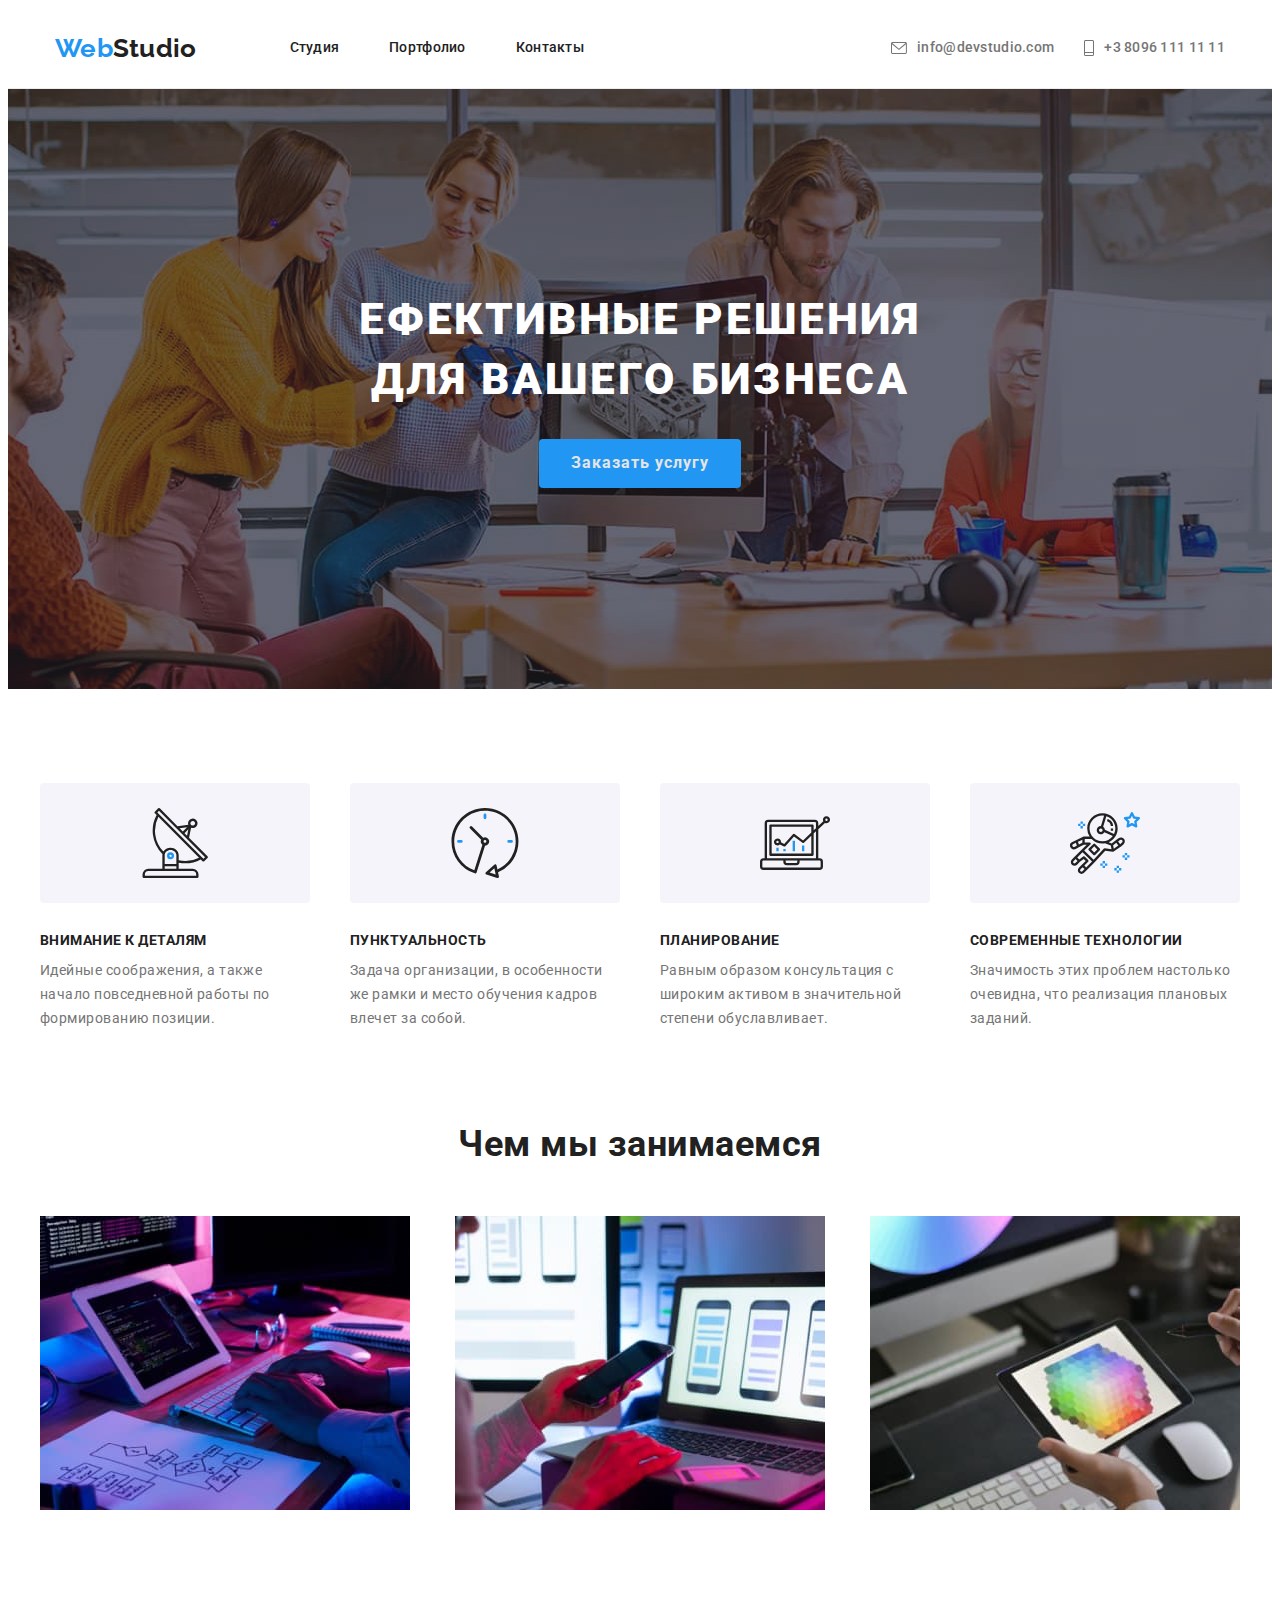
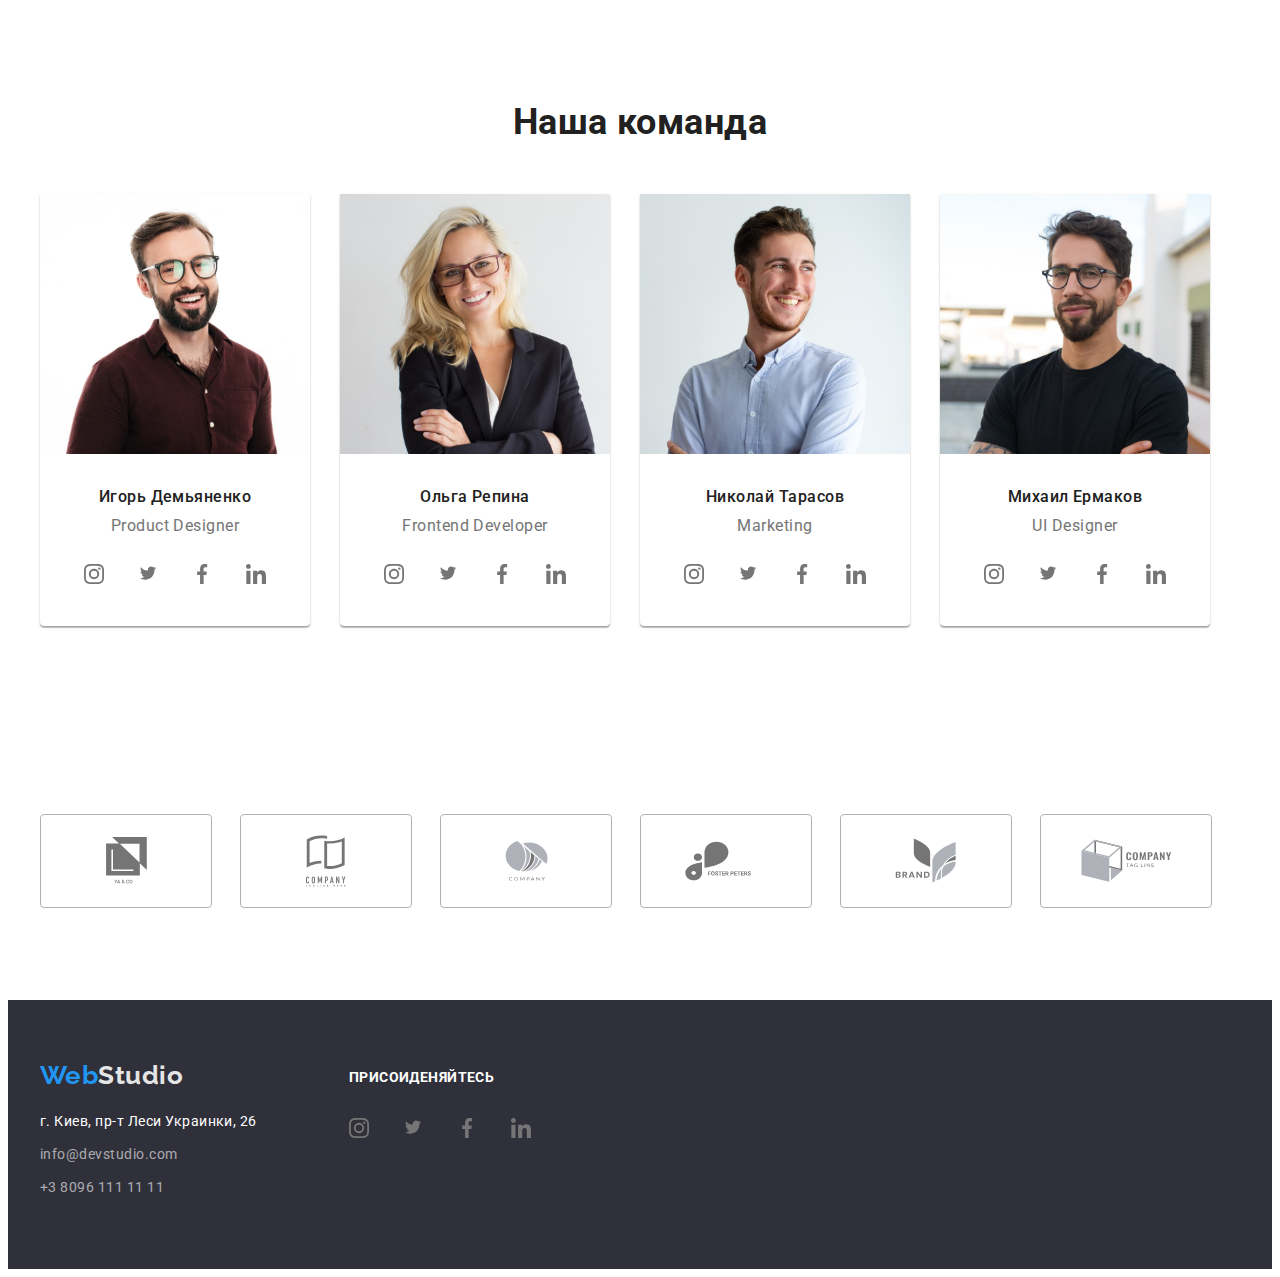
==== commit f786511c: "fixing a layout of icons and our-clients section" ====
--- a/index.html
+++ b/index.html
@@ -67,30 +67,38 @@
     <h2 class="visual-hidden">Преимущества нашей компании</h2>
     <ul  class="lists-of-page">
         <li class="advantages-item"> 
-            <svg class="attention">
-                <use href="./images/icons/sprite.svg#icon-details"></use>
-            </svg>
+            <div class="advantages-icon">
+                <svg class="attention">
+                    <use href="./images/icons/sprite.svg#icon-details"></use>
+                </svg>
+            </div>
             <h3 class="advantages-article">Внимание к деталям</h3>
             <p class="advantages-text">Идейные соображения, а также начало повседневной работы по формированию позиции.</p>
         </li>
         <li class="advantages-item">
-            <svg class="punctuality">
-                <use href="./images/icons/sprite.svg#icon-clock"></use>
-            </svg>
+            <div class="advantages-icon">
+                <svg class="punctuality">
+                    <use href="./images/icons/sprite.svg#icon-clock"></use>
+                </svg>
+            </div>
             <h3 class="advantages-article">Пунктуальность</h3>
             <p class="advantages-text">Задача организации, в особенности же рамки и место обучения кадров влечет за собой.</p>
         </li>
         <li class="advantages-item">
-            <svg class="planning">
-                <use href="./images/icons/sprite.svg#icon-diagram"></use>
-            </svg>
+            <div class="advantages-icon">
+                <svg class="planning">
+                    <use href="./images/icons/sprite.svg#icon-diagram"></use>
+                </svg>
+            </div>
             <h3 class="advantages-article">Планирование</h3>
             <p class="advantages-text">Равным образом консультация с широким активом в значительной степени обуславливает.</p>
         </li>
         <li class="advantages-item">
-            <svg class="technology">
-                <use href="./images/icons/sprite.svg#icon-astronaut"></use>
-            </svg>
+            <div class="advantages-icon">
+                <svg class="technology">
+                    <use href="./images/icons/sprite.svg#icon-astronaut"></use>
+                </svg>
+            </div>
             <h3 class="advantages-article">Современные технологии</h3>
             <p class="advantages-text">Значимость этих проблем настолько очевидна, что реализация плановых заданий.</p>
         </li>
@@ -120,35 +128,35 @@
                 <p class="our-team-text">Product Designer</p>
                 <ul class="list-of-icons">
                     <li class="icons">
-                        <a class="socialmedia"href="#" aria-label="instagram"></a>
+                        <a class="socialmedia" href="#" alt="instagram">
                             <svg class="icon-instagram">
                                 <use href="./images/icons/sprite.svg#icon-instagram"></use>
                             </svg>
-                        
-                    <li class="icons">
-                        <a href="" class="socialmedia" aria-label="twitter"> </a>
+                        </a>
+                    <li class="icons">
+                        <a href="" class="socialmedia">
                             <svg class="icon-twitter">
                                 <use href="./images/icons/sprite.svg#icon-twitter"></use>
                             </svg>
-                        
-                    </li>
-                    <li class="icons">
-                        <a href="" class="socialmedia" aria-label="facebook"> </a>
+                        </a>
+                    </li>
+                    <li class="icons">
+                        <a href="" class="socialmedia"> 
                             <svg class="icon-facebook">
                                 <use href="./images/icons/sprite.svg#icon-facebook"></use>
                             </svg>
-                        
-                    </li>
-                    <li class="icons">
-                        <a href="" class="socialmedia" aria-label="linkedin"> </a>
+                        </a>
+                    </li>
+                    <li class="icons">
+                        <a href="" class="socialmedia">
                             <svg class="icon-linkedin">
                                 <use href="./images/icons/sprite.svg#icon-linkedin"></use>
                             </svg>
-                        
+                        </a>
                     </li>
                 </ul>
-            </div>
-        </li>
+            </div> 
+        </li>  
         <li class="our-team-item">
             <img src="./images/photos_of_team/olga_repina.jpg" alt="Ольга Репина" width="270">
             <div class="our-team-container">
@@ -156,31 +164,31 @@
                 <p class="our-team-text">Frontend Developer</p>
                 <ul class="list-of-icons">
                     <li class="icons">
-                        <a class="socialmedia" href="#" alt="instagram"></a>
+                        <a class="socialmedia" href="#" alt="instagram">
                             <svg class="icon-instagram">
                                 <use href="./images/icons/sprite.svg#icon-instagram"></use>
                             </svg>
-                        
-                    <li class="icons">
-                        <a href="" class="socialmedia"> </a>
+                        </a>
+                    <li class="icons">
+                        <a href="" class="socialmedia">
                             <svg class="icon-twitter">
                                 <use href="./images/icons/sprite.svg#icon-twitter"></use>
                             </svg>
-                        
-                    </li>
-                    <li class="icons">
-                        <a href="" class="socialmedia"> </a>
+                        </a>
+                    </li>
+                    <li class="icons">
+                        <a href="" class="socialmedia"> 
                             <svg class="icon-facebook">
                                 <use href="./images/icons/sprite.svg#icon-facebook"></use>
                             </svg>
-                        
-                    </li>
-                    <li class="icons">
-                        <a href="" class="socialmedia"> </a>
+                        </a>
+                    </li>
+                    <li class="icons">
+                        <a href="" class="socialmedia">
                             <svg class="icon-linkedin">
                                 <use href="./images/icons/sprite.svg#icon-linkedin"></use>
                             </svg>
-                        
+                        </a>
                     </li>
                 </ul>
             </div>
@@ -192,31 +200,31 @@
                 <p class="our-team-text">Marketing</p>
                 <ul class="list-of-icons">
                     <li class="icons">
-                        <a class="socialmedia" href="#" alt="instagram"></a>
+                        <a class="socialmedia" href="#" alt="instagram">
                             <svg class="icon-instagram">
                                 <use href="./images/icons/sprite.svg#icon-instagram"></use>
                             </svg>
-                        
-                    <li class="icons">
-                        <a href="" class="socialmedia"> </a>
+                        </a>
+                    <li class="icons">
+                        <a href="" class="socialmedia">
                             <svg class="icon-twitter">
                                 <use href="./images/icons/sprite.svg#icon-twitter"></use>
                             </svg>
-                        
-                    </li>
-                    <li class="icons">
-                        <a href="" class="socialmedia"> </a>
+                        </a>
+                    </li>
+                    <li class="icons">
+                        <a href="" class="socialmedia"> 
                             <svg class="icon-facebook">
                                 <use href="./images/icons/sprite.svg#icon-facebook"></use>
                             </svg>
-                        
-                    </li>
-                    <li class="icons">
-                        <a href="" class="socialmedia"> </a>
+                        </a>
+                    </li>
+                    <li class="icons">
+                        <a href="" class="socialmedia">
                             <svg class="icon-linkedin">
                                 <use href="./images/icons/sprite.svg#icon-linkedin"></use>
                             </svg>
-                        
+                        </a>
                     </li>
                 </ul>
             </div>
@@ -228,31 +236,31 @@
                 <p class="our-team-text">UI Designer</p>
                 <ul class="list-of-icons">
                     <li class="icons">
-                        <a class="socialmedia" href="#" alt="instagram"></a>
+                        <a class="socialmedia" href="#" alt="instagram">
                             <svg class="icon-instagram">
                                 <use href="./images/icons/sprite.svg#icon-instagram"></use>
                             </svg>
-                        
-                    <li class="icons">
-                        <a href="" class="socialmedia"> </a>
+                        </a>
+                    <li class="icons">
+                        <a href="" class="socialmedia">
                             <svg class="icon-twitter">
                                 <use href="./images/icons/sprite.svg#icon-twitter"></use>
                             </svg>
-                        
-                    </li>
-                    <li class="icons">
-                        <a href="" class="socialmedia"> </a>
+                        </a>
+                    </li>
+                    <li class="icons">
+                        <a href="" class="socialmedia"> 
                             <svg class="icon-facebook">
                                 <use href="./images/icons/sprite.svg#icon-facebook"></use>
                             </svg>
-                        
-                    </li>
-                    <li class="icons">
-                        <a href="" class="socialmedia"> </a>
+                        </a>
+                    </li>
+                    <li class="icons">
+                        <a href="" class="socialmedia">
                             <svg class="icon-linkedin">
                                 <use href="./images/icons/sprite.svg#icon-linkedin"></use>
                             </svg>
-                        
+                        </a>
                     </li>
                 </ul>
             </div>
@@ -330,31 +338,31 @@
     <p class="title-footer">Присоиденяйтесь</p>
 <ul class="footer-social-media">
     <li class="icons">
-        <a class="socialmedia" href="#"></a>
+        <a class="socialmedia" href="#">
             <svg class="icon-instagram">
                 <use href="./images/icons/sprite.svg#icon-instagram"></use>
             </svg>
-        
+        </a>
     <li class="icons">
-        <a href="" class="socialmedia"> </a>
+        <a href="" class="socialmedia">
             <svg class="icon-twitter">
                 <use href="./images/icons/sprite.svg#icon-twitter"></use>
             </svg>
-        
+        </a>
     </li>
     <li class="icons">
-        <a href="" class="socialmedia"> </a>
+        <a href="" class="socialmedia">
             <svg class="icon-facebook">
                 <use href="./images/icons/sprite.svg#icon-facebook"></use>
             </svg>
-        
+        </a>
     </li>
     <li class="icons">
-        <a href="" class="socialmedia"></a> 
+        <a href="" class="socialmedia"> 
             <svg class="icon-linkedin">
                 <use href="./images/icons/sprite.svg#icon-linkedin"></use>
             </svg>
-        
+        </a>
     </li>
 </ul>
 </div>
--- a/css/stylesheet.css
+++ b/css/stylesheet.css
@@ -335,6 +335,17 @@
 
 /* advantages styling */
 
+.advantages-icon{
+    display: flex;
+    align-items: center;
+    justify-content: center;
+    width: 270px;
+    height: 120px;
+    margin-bottom: 30px;
+
+    background-color: var(--card-background-color);
+    border-radius: 4px;
+}
 .advantages-style{
     padding-top: 94px;
     padding-bottom: 94px;
@@ -366,44 +377,23 @@
     margin-left: 30px;
 }
 .attention{
-    display: block;
-    margin-right: auto;
-    margin-left: auto;
-    margin-bottom: 30px;
-    width: 270px;
-    height: 120px;
-    background: var(--card-background-color);
-    border-radius: 4px;
-}
+    width: 70px;
+    height: 70px;
+}
+
 .punctuality{
-    display: block;
-    margin-right: auto;
-    margin-left: auto;
-    margin-bottom: 30px;
-    width: 270px;
-    height: 120px;
-    background: var(--card-background-color);
-    border-radius: 4px;
-}
+    width: 70px;
+    height: 70px;
+}
+
 .planning{
-    display: block;
-    margin-right: auto;
-    margin-left: auto;
-    margin-bottom: 30px;
-    width: 270px;
-    height: 120px;
-    background: var(--card-background-color);
-    border-radius: 4px;
-}
+    width: 70px;
+    height: 70px;
+}
+
 .technology{
-    display: block;
-    margin-right: auto;
-    margin-left: auto;
-    margin-bottom: 30px;
-    width: 270px;
-    height: 120px;
-    background: var(--card-background-color);
-    border-radius: 4px;
+    width: 70px;
+    height: 70px;
 }
 /* END advantages section */
 
@@ -473,17 +463,15 @@
 /* END project section */
 
 /* our team */
-
-/* .socialmedia{
-    display: inline;
-    justify-content: center;
-    align-items: center;
-} */
-
-.socialmedia:hover,
-.socialmedia:focus{
-    background-color: var(--acent-color);
-}
+.our-team-list{
+    display: flex;
+    align-items: baseline;
+    list-style: none;
+    padding-left: 0;
+    margin-top: 0;
+    margin-bottom: 0;
+}
+
 .our-team-container{
     text-align: center;
     padding-top: 30px;
@@ -531,76 +519,61 @@
 
 /* our-team-icons */
 
+.list-of-icons{
+    display: flex;
+    justify-content: center;
+    padding-left: 0;
+}
+.icons{
+    list-style: none;
+    width: 44px;
+    height: 44px;
+    /* border: 1px solid black; */
+}
+
+.icons:not(:last-child){
+    margin-right: 10px;
+}
+
+.socialmedia{
+    display: flex;
+    align-items: center;
+    justify-content: center;
+    width: 100%;
+    height: 100%;
+    border-radius: 50%;
+    cursor: pointer;
+
+    color: var(--secondary-text-color);
+}
+.socialmedia:hover,
+.socialmedia:focus{
+    background-color: var(--acent-color);
+    color: var(--primary-white-color);
+   
+}
 .icon-instagram{
     width: 20px;
     height: 20px;
-    fill: var(--secondary-text-color);
-
-}
-.icon-instagram:hover,
-.icon-instagram:focus{
-    fill: var(--primary-white-color);
-}
+    fill: currentColor;
+}
+
 .icon-twitter{
     width: 20px;
     height: 16.25px;
-    fill: var(--secondary-text-color);
-}
-.icon-twitter:hover,
-.icon-twitter:focus{
-    fill: var(--primary-white-color);
-}
+    fill: currentColor;
+}
+
 .icon-facebook{
     width: 20px;
     height: 20px;
-    fill: var(--secondary-text-color);
-}
-.icon-facebook:hover,
-.icon-facebook:focus{
-    fill: var(--primary-white-color);
-}
+    fill: currentColor;
+}
+
 .icon-linkedin{
     width: 20px;
     height: 20px;
-    fill: var(--secondary-text-color);
-}
-.icon-linkedin:hover,
-.icon-linkedin:focus{
-    fill: var(--primary-white-color);
-}
-.icons{
-    display: inline-flex;
-    justify-content: center;
-    align-items: center;
-    list-style: none;
-    width: 44px;
-    height: 44px;
-    border-radius: 50%;
-    /* border: 1px solid black; */
-
-}
-
-.icons:hover,
-.icons:focus{
-    background-color: var(--acent-color);
-}
-
-.icons:not(:last-child){
-    margin-right: 10px;
-}
-
-.list-of-icons{
-    display: flex;
-    justify-content: center;
-    padding-left: 0;
-}
-.our-team-list{
-    display: flex;
-    align-items: baseline;
-    list-style: none;
-    padding-left: 0;
-    margin-top: 0;
-    margin-bottom: 0;
+    fill: currentColor;
 }
 
 /* END our-team-icons */
@@ -617,7 +590,10 @@
     padding-left: 0;
     margin: 0;
 }
-
+.clients-item{
+    width: 170px;
+    height: 92px;
+}
 .clients-item:not(:last-child){
     margin-right: 30px;
 }
@@ -626,8 +602,9 @@
     display: flex;
     align-items: center;
     justify-content: center;
-    width: 170px;
-    height: 92px; 
+    width: 100%;
+    height: 100%; 
+    color: var(--secondary-text-color);
     border: 1px solid var(--clients-border-color);
     border-radius: 4px;
 }
@@ -635,72 +612,43 @@
 .client:hover,
 .client:focus{
     background-color: var(--acent-color);
+    color: var(--primary-white-color);
 }
 
 .icon-client-one{
-    fill: var(--secondary-text-color);
+    fill: currentColor;
     width: 41px;
     height: 46.7px;
-}
-
-.icon-client-one:hover,
-.icon-client-one:focus{
-    fill: var(--primary-white-color);
 }
 
 .icon-client-two{
     width: 40px;
     height: 52px;
-    fill: var(--secondary-text-color);
-}
-
-.icon-client-two:hover,
-.icon-client-two:focus{
-    fill: var(--primary-white-color);
+    fill: currentColor;
 }
 
 .icon-client-three{
     width: 43px;
     height: 41px;
-    fill: var(--secondary-text-color);
-}
-
-.icon-client-three:hover,
-.icon-client-three:focus{
-    fill: var(--primary-white-color);
+    fill: currentColor;
 }
 
 .icon-client-four{
     width: 84px;
     height: 40px;
-    fill: var(--secondary-text-color);
-}
-
-.icon-client-four:hover,
-.icon-client-four:focus{
-    fill: var(--primary-white-color);
+    fill: currentColor;
 }
 
 .icon-client-five{
     width: 62px;
     height: 45px;
-    fill: var(--secondary-text-color);
-}
-
-.icon-client-five:hover,
-.icon-client-five:focus{
-    fill: var(--primary-white-color);
+    fill: currentColor;
 }
 
 .icon-client-six{
     width: 93px;
     height: 43px;
-    fill: var(--secondary-text-color);
-}
-
-.icon-client-six:hover,
-.icon-client-six:focus{
-    fill: var(--primary-white-color);
+    fill: currentColor;
 }
 
 /* END our-clients */
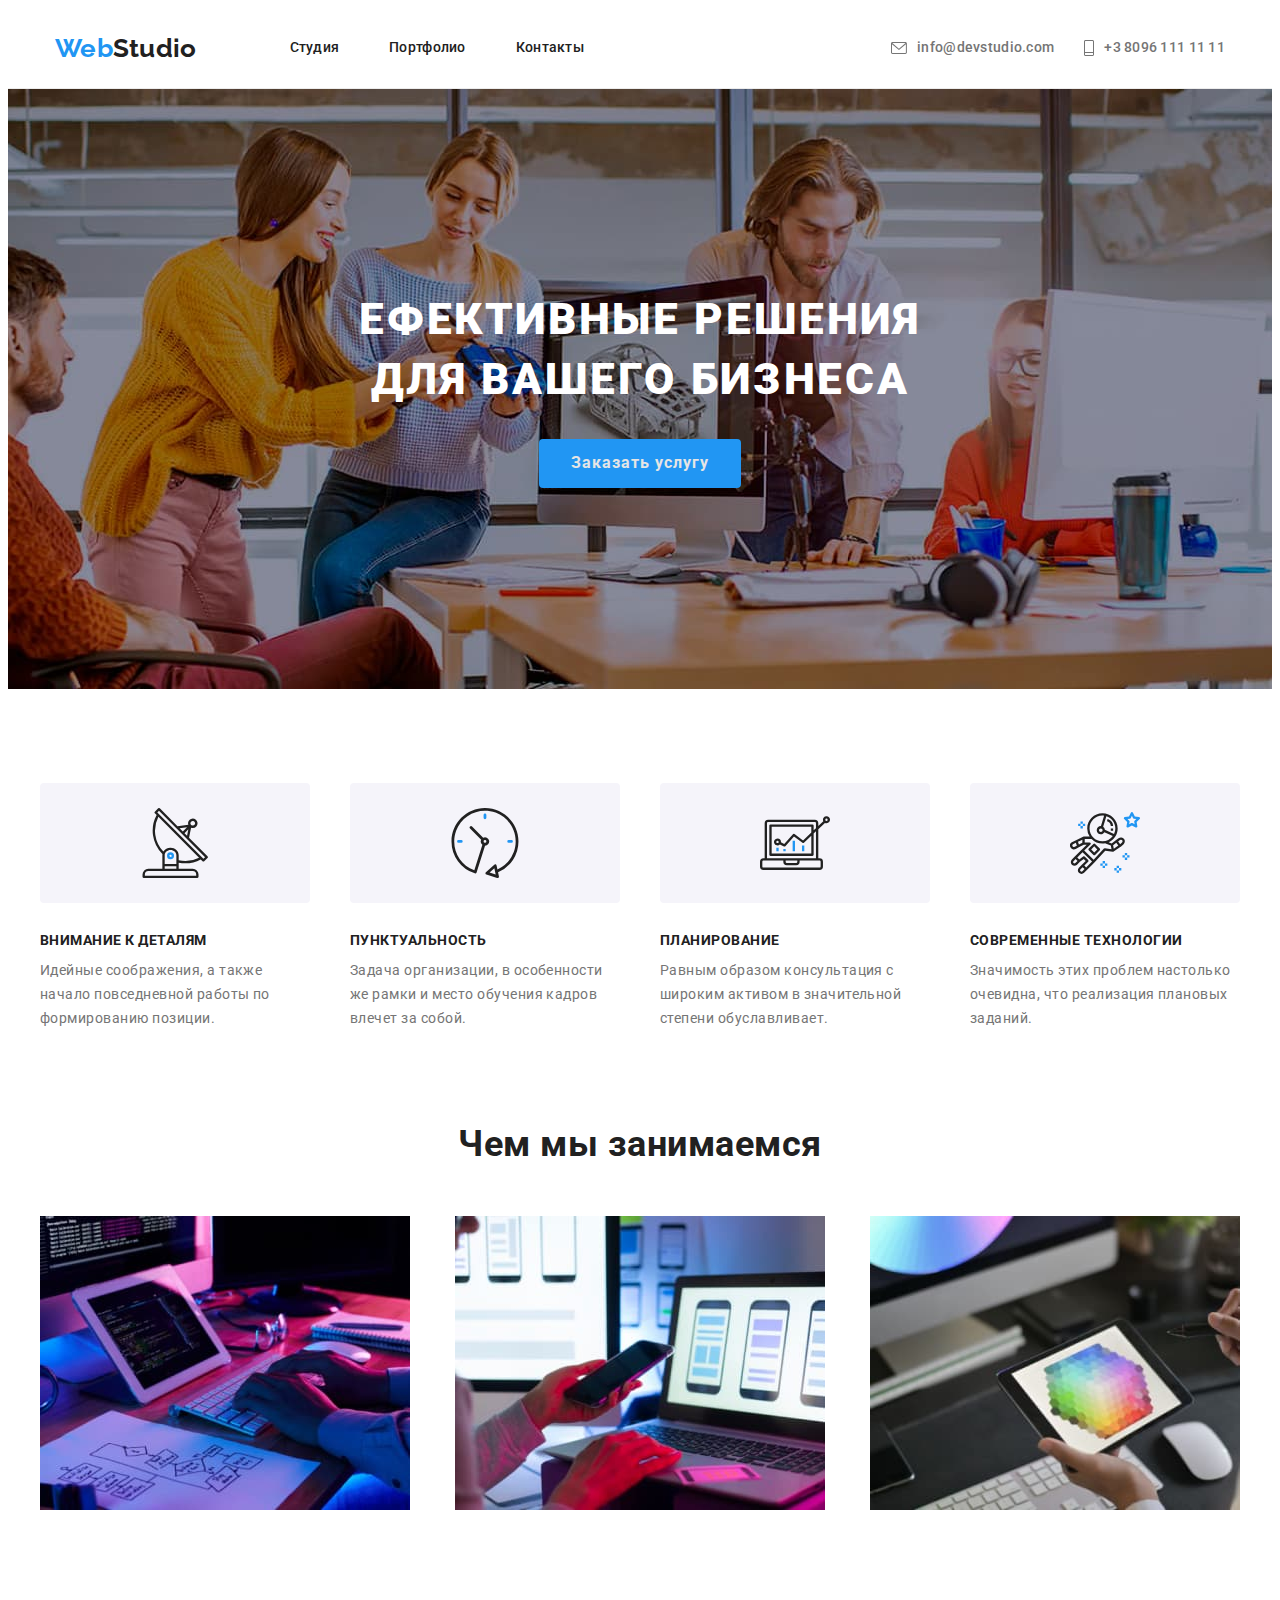
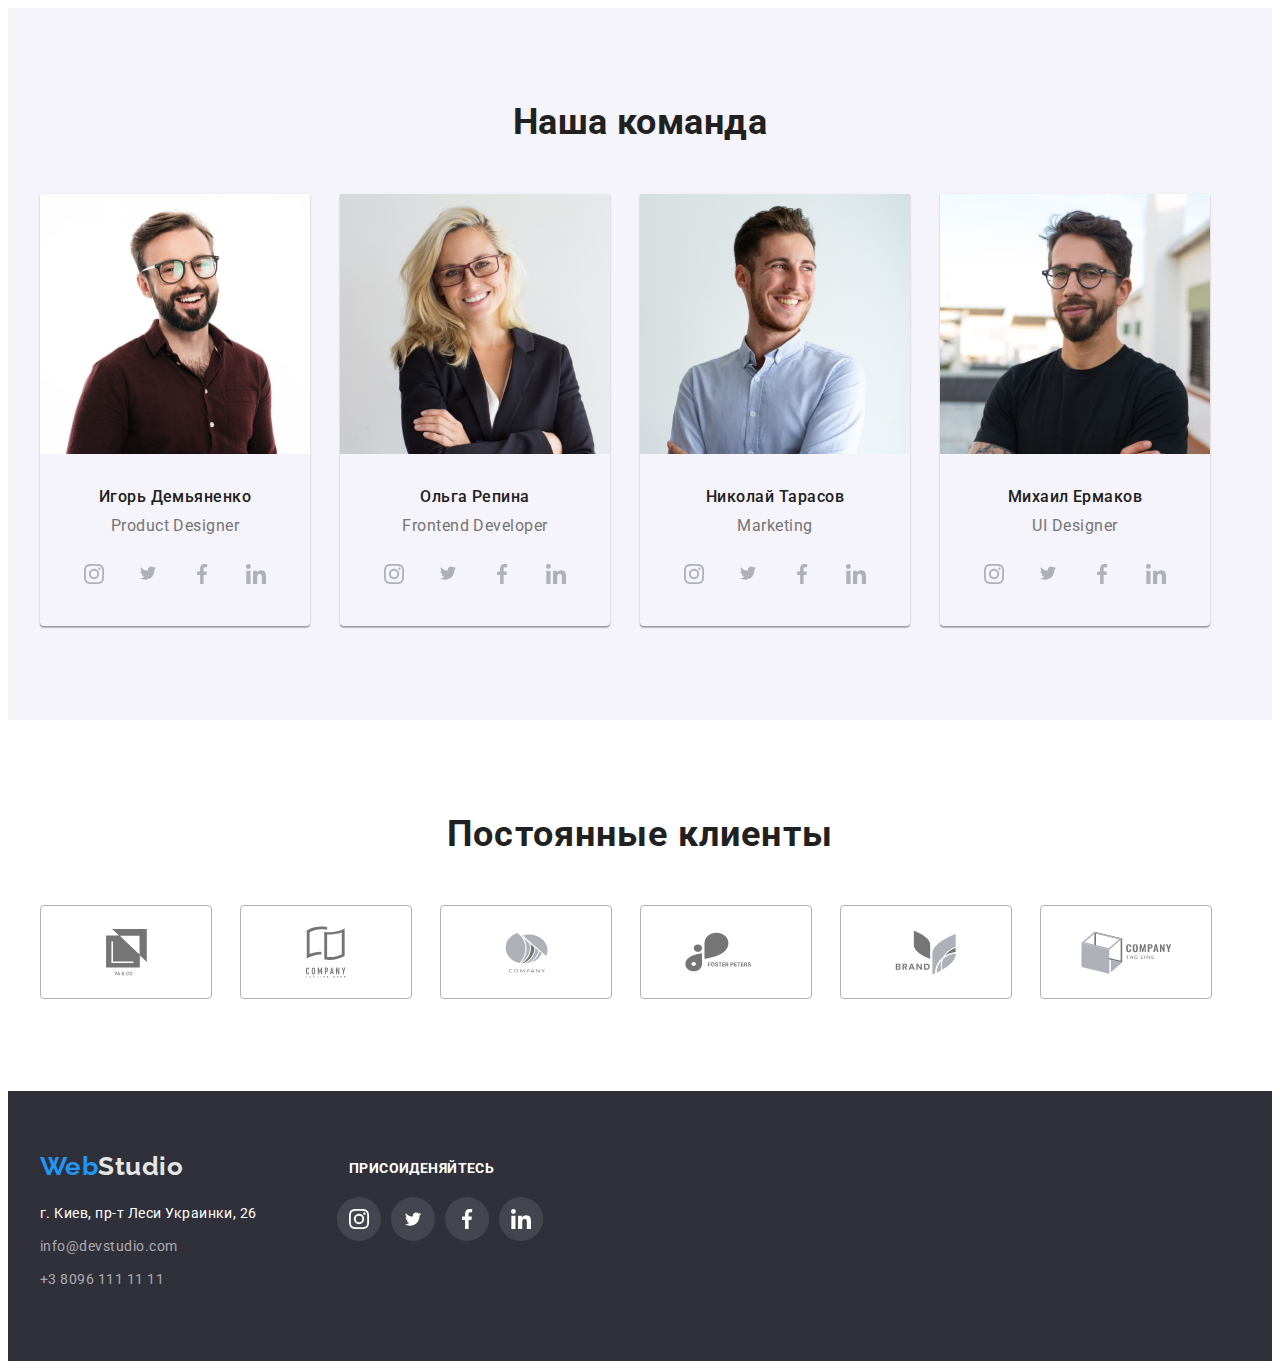
==== commit b6250382: "fixing a color of buttons, socialmedia, and clients, hero section" ====
--- a/index.html
+++ b/index.html
@@ -36,16 +36,19 @@
         </nav>
         <ul class="list-of-contact">
             <li class="contacts-item"> 
-                <svg class="icon-mail">
-                    <use href="./images/icons/sprite.svg#icon-mail"></use>
-                </svg>
-                    <a class="contacts-link"  href="mailto:info@devstudio.com">info@devstudio.com</a>    
+                <a class="contacts-link"  href="mailto:info@devstudio.com">info@devstudio.com
+                    <svg class="icon-mail">
+                        <use href="./images/icons/sprite.svg#icon-mail"></use>
+                    </svg>
+                </a>    
             </li>
             <li class="contacts-item">
+                <a class="contacts-link" href="tel:+380961111111">+3 8096 111 11 11 
                 <svg class="icon-phone">
                     <use href="./images/icons/sprite.svg#icon-phone"></use>
                 </svg>             
-                <a class="contacts-link" href="tel:+380961111111">+3 8096 111 11 11 </a></li>
+                </a>
+            </li>
         </ul>
     </div>
 </header>
@@ -269,8 +272,9 @@
 </div>
 </section>
 <!-- our-clients -->
-<section>
+<section class="our-clients-section">
     <div class="container">
+        <h2 class="clients-title">Постоянные клиенты</h2>
 <ul class="our-clients-list">
     <li class="clients-item">
         <a class="client" href="">
@@ -338,27 +342,27 @@
     <p class="title-footer">Присоиденяйтесь</p>
 <ul class="footer-social-media">
     <li class="icons">
-        <a class="socialmedia" href="#">
+        <a class="footer-media" href="#">
             <svg class="icon-instagram">
                 <use href="./images/icons/sprite.svg#icon-instagram"></use>
             </svg>
         </a>
     <li class="icons">
-        <a href="" class="socialmedia">
+        <a href="" class="footer-media">
             <svg class="icon-twitter">
                 <use href="./images/icons/sprite.svg#icon-twitter"></use>
             </svg>
         </a>
     </li>
     <li class="icons">
-        <a href="" class="socialmedia">
+        <a href="" class="footer-media">
             <svg class="icon-facebook">
                 <use href="./images/icons/sprite.svg#icon-facebook"></use>
             </svg>
         </a>
     </li>
     <li class="icons">
-        <a href="" class="socialmedia"> 
+        <a href="" class="footer-media"> 
             <svg class="icon-linkedin">
                 <use href="./images/icons/sprite.svg#icon-linkedin"></use>
             </svg>
--- a/css/stylesheet.css
+++ b/css/stylesheet.css
@@ -21,6 +21,7 @@
     --border-color: #EEEEEE;
     --card-background-color: #F5F4FA;
     --clients-border-color: #AFB1B8;
+    --color-icons-footer: rgba(255, 255, 255, 0.1);
 }
 
 /* body */
@@ -161,8 +162,9 @@
 /* header links contacts */
 
 .contacts-link{
-    display: inline-flex;
-    align-self: center;
+    display: flex;
+    flex-direction: row-reverse;
+    align-items: center;
     font-weight: 500;
     font-size: 14px;
     line-height: 1.14;
@@ -173,29 +175,24 @@
 
     text-decoration: none;
 }
-
+.contacts-link:hover,
+.contacts-link:focus{
+    color: var(--acent-color)
+}
 .icon-mail{
     width: 16px;
     height: 12px;
     margin-right: 10px;
-    fill: var(--secondary-text-color);
+    fill: currentColor;
+    cursor: pointer;
 }
 
 .icon-phone{
     width: 10px;
     height: 16px;
     margin-right: 10px;
-    fill: var(--secondary-text-color);
-}
-
-.icon-mail:hover,
-.icon-mail:focus{
-    fill: var(--acent-color);
-}
-
-.icon-phone:hover,
-.icon-phone:focus{
-    fill: var(--acent-color);
+    fill: currentColor;
+    cursor: pointer;
 }
 
 .contacts-link:hover,
@@ -244,11 +241,11 @@
     max-width: 1600px;
     height: 600px;
    
-    background-image: linear-gradient(to right, rgba(47, 48, 58, 0.4), rgba(47, 48, 58, 0.4)), url(../images/hero-background.jpg);
+    background-image: url(../images/hero-background.jpg);
     background-repeat: no-repeat;
     background-size: cover;
     background-position: center;
-    
+    /* linear-gradient(to right, rgba(47, 48, 58, 0.4), rgba(47, 48, 58, 0.4)), */
 }
 
 .hero-title{
@@ -311,13 +308,16 @@
     border: none;  
 
     color: var(--primary-text-color);
-
+    background-color: var(--card-background-color);
 }
 
 .nav-buttons:hover,
 .nav-buttons:focus{
-    color: var(--background-color-body);
+    color: var(--primary-white-color);
     background-color: var(--acent-color);
+    box-shadow: 0px 3px 1px rgba(0, 0, 0, 0.1), 
+    0px 1px 2px rgba(0, 0, 0, 0.08),
+    0px 2px 2px rgba(0, 0, 0, 0.12);
 }
 
 .lists-of-buttons{
@@ -416,10 +416,14 @@
     margin-right: 30px;
     margin-bottom: 30px;
     border: 1px solid var(--border-color);
+    
+
+}
+.projects-item:hover,
+.projects-item:focus{
     box-shadow: 0px 1px 1px rgba(0, 0, 0, 0.12),
     0px 4px 4px rgba(0, 0, 0, 0.06),
     1px 4px 6px rgba(0, 0, 0, 0.16);
-
 }
 .projects-item:nth-child(3n){
     margin-right: 0;
@@ -449,7 +453,7 @@
     color: var(--secondary-text-color);
     font-size: 16px;
     line-height: 1.8;
-    margin-top: 0;
+    margin: 0;
     white-space: nowrap;
 }
 .projects-title{
@@ -480,6 +484,7 @@
 .our-team-section{
     padding-top: 94px;
     padding-bottom: 94px;
+    background-color: var(--card-background-color);
 }
 .our-team{
     font-weight: 700;
@@ -544,7 +549,7 @@
     border-radius: 50%;
     cursor: pointer;
 
-    color: var(--secondary-text-color);
+    color: var(--clients-border-color);
 }
 .socialmedia:hover,
 .socialmedia:focus{
@@ -581,12 +586,24 @@
 /* END our-team section */
 
 /* our-clients */
-
-.our-clients-list{
-    display: flex;
-    list-style: none;
+.our-clients-section{
     padding-top: 94px;
     padding-bottom: 94px;
+}
+
+.clients-title{
+    font-weight: 700;
+    font-size: 36px;
+    line-height: 1.16;
+    text-align: center;
+    letter-spacing: 0.03em;
+    margin: 0;
+    margin-bottom: 50px;
+}
+
+.our-clients-list{
+    display: flex;
+    list-style: none;
     padding-left: 0;
     margin: 0;
 }
@@ -611,8 +628,9 @@
 
 .client:hover,
 .client:focus{
-    background-color: var(--acent-color);
-    color: var(--primary-white-color);
+    border-color: var(--acent-color);
+    color: var(--acent-color);
+    background-color: var(--primary-white-color);
 }
 
 .icon-client-one{
@@ -758,5 +776,21 @@
     padding-left: 0;
     margin: 0;
 }
-
+.footer-media{
+    display: flex;
+    align-items: center;
+    justify-content: center;
+    width: 100%;
+    height: 100%;
+    border-radius: 50%;
+    cursor: pointer;
+
+    color: var(--primary-white-color);
+    background-color: var(--color-icons-footer);
+   
+}
+.footer-media:hover,
+.footer-media:focus{
+    background-color: var(--acent-color);
+}
 /* End footer section */